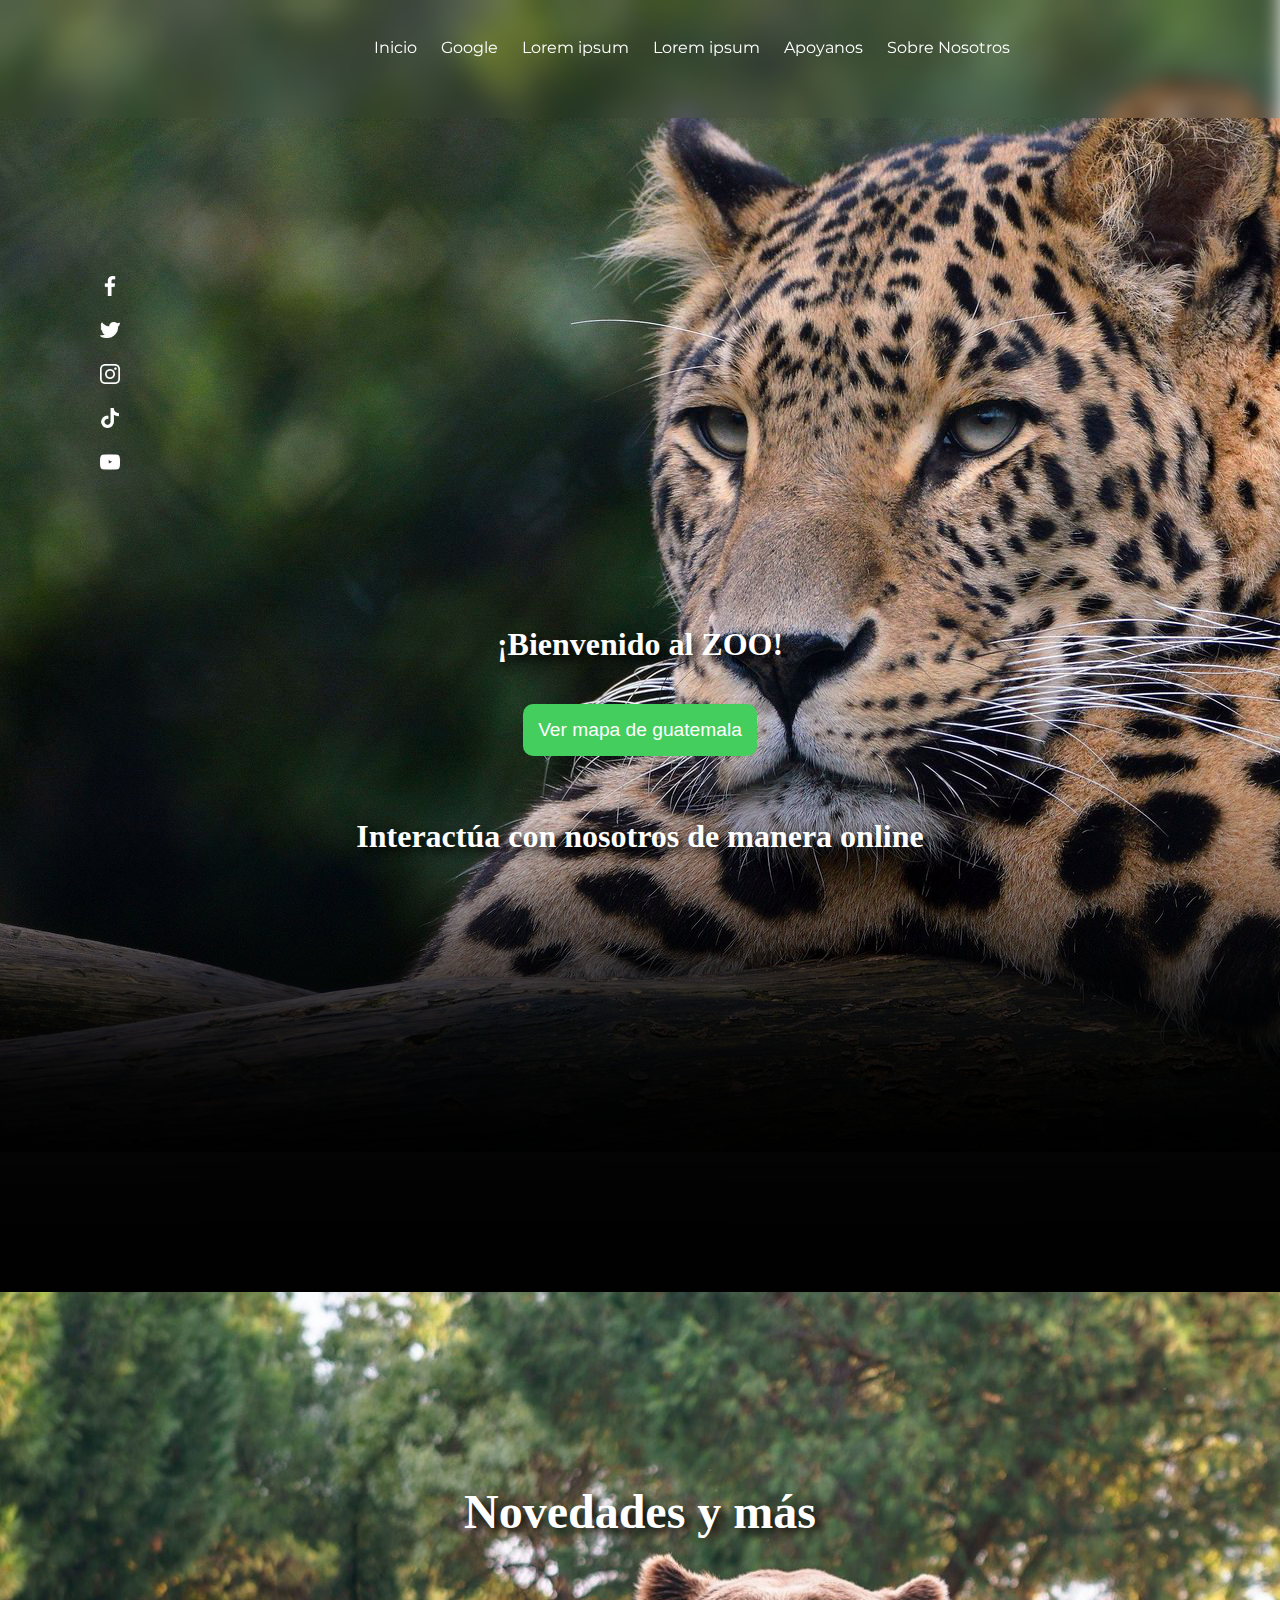
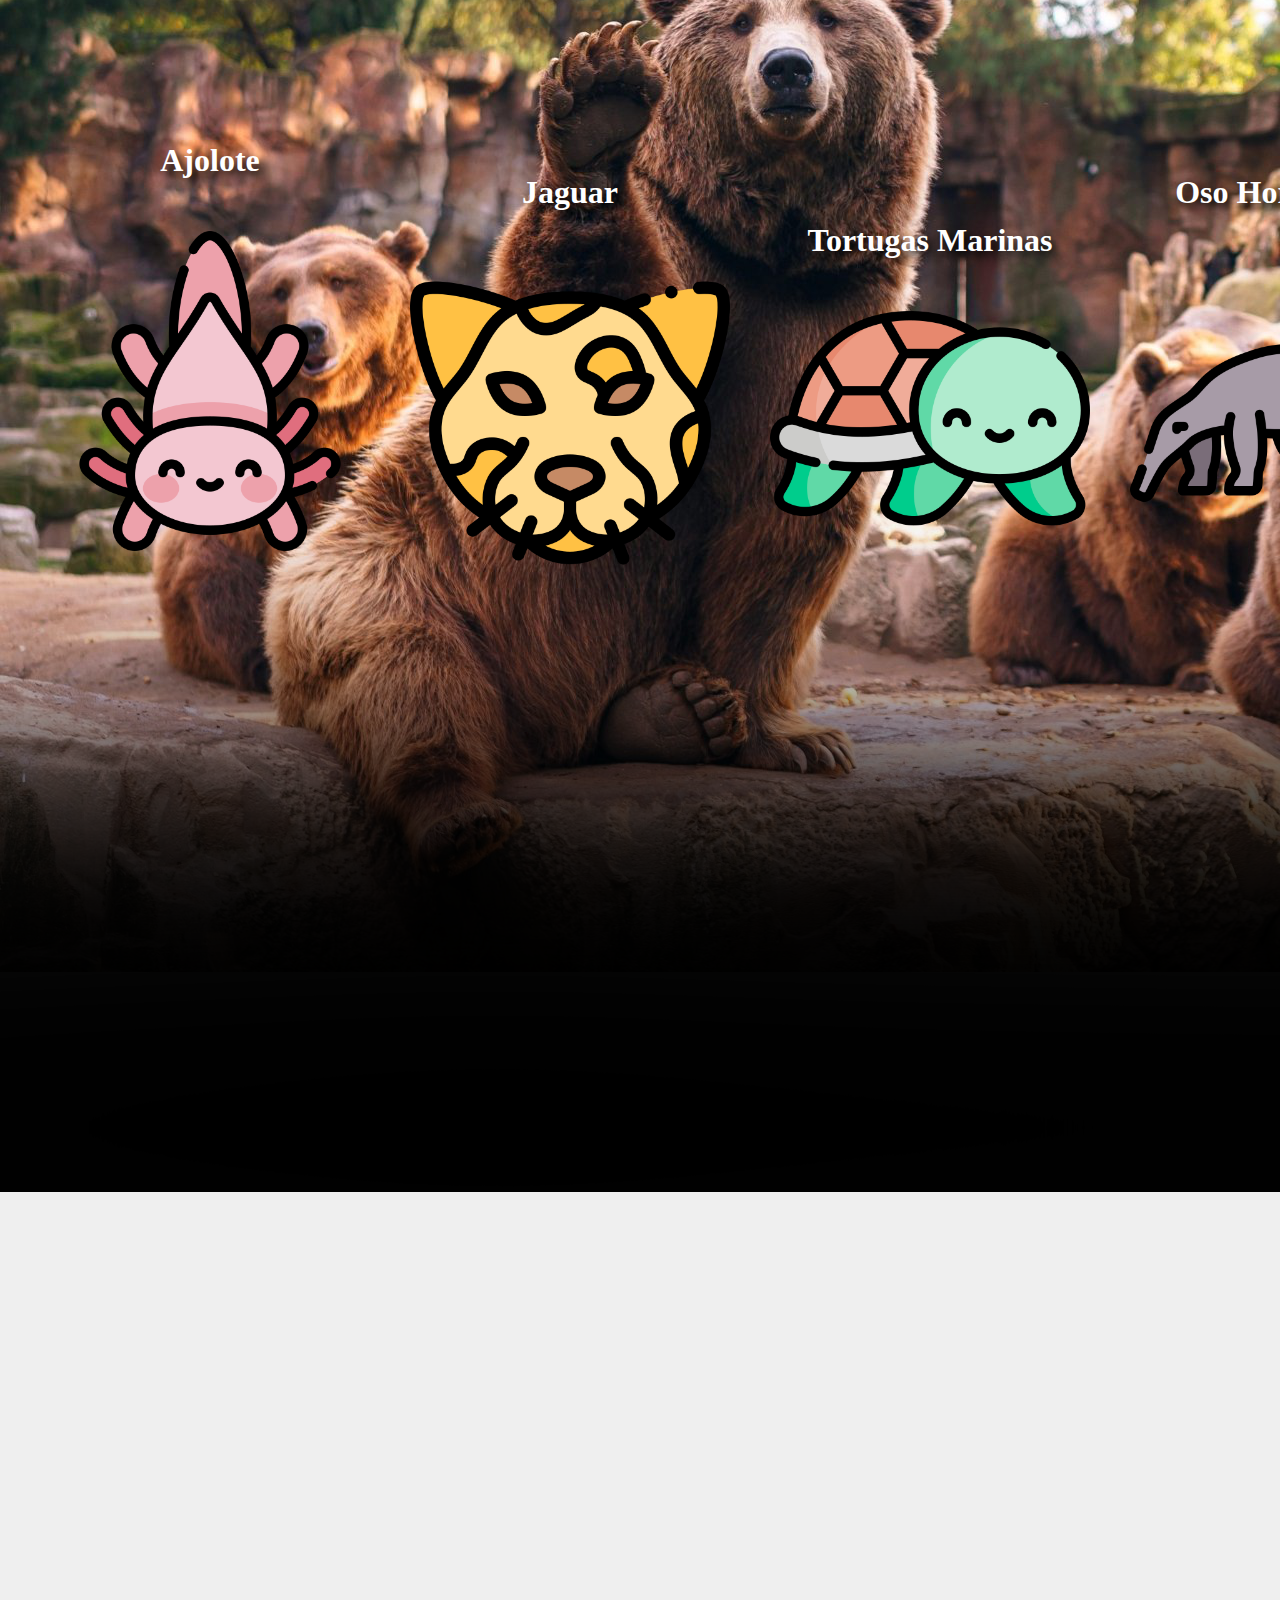
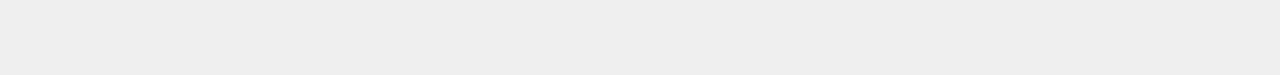
==== Zoo/src/org/diegoestrada/main/index.html @ f7817944 "Proyecto web Zoo" ====
<!DOCTYPE html>
<html>
<head>
    <meta charset="UTF-8">
    <meta name="viewport" content="width=device-width, initial-scale=1.0">
    <!-- Define el autor -->
    <meta name="author" content="Diego Estrada">
    <!-- La que tiene el derecho de la página -->
    <meta name="copyright" content="Fundación kinal">
    <title>El Zoo de Diego</title>
    <link rel="preconnect" href="https://fonts.googleapis.com">
    <link rel="preconnect" href="https://fonts.gstatic.com" crossorigin>
    <link href="https://fonts.googleapis.com/css2?family=Montserrat&display=swap" rel="stylesheet">
    <link rel="stylesheet" href="../resource/style.css" type="text/css">
</head>
<body id="inicio">
    <header class="header" >
        <nav class="nav">
            <div class="divi">
                <ul class="nav__ul">
                    <li class="nav__li"><a href="#inicio">Inicio</a></li>
                    <li class="nav__li"><a href="#oso"">Google</a></li>
                    <li class="nav__li"><a href="">Lorem ipsum</a></li>
                    <li class="nav__li"><a href="">Lorem ipsum</a></li>
                    <li class="nav__li"><a href="">Apoyanos</a></li>
                    <li class="nav__li"><a href="">Sobre Nosotros</a></li>
                </ul> 
            </div> 
        </nav>
    </header>  
    <header class="header2">
        <nav class="nav2">
            <ul class="ul">
                <li class="li"><a class="a" href="https://facebook.com" target="_blank"><img src="../image/facebook.png"></a></li>
                <li class="li"><a class="a" href="https://twitter.com" target="_blank"><img src="../image/gorjeo.png"></a></li>
                <li class="li"><a class="a" href="https://instagram.com" target="_blank"><img src="../image/instagram.png"></a></li>
                <li class="li"><a class="a" href="https://tiktok.com" target="_blank"><img src="../image/tik-tok.png"></a></li>
                <li class="li"><a class="a" href="https://youtube.com" target="_blank"><img src="../image/youtube.png"></a></li>
            </ul>
        </nav>
    </header>
    <div class="container">
        <img src="../image/gato.png" alt="gato.png">
    </div>
    <div class="div">
        <h2 class="h2__1">¡Bienvenido al ZOO!</h2>
    </div>
    <div class="div2"> 
        <button class="boton" type="button">Ver mapa de guatemala</button>
    </div>
    <div class="div">
        <h2 class="div__h2">Interactúa con nosotros de manera online</h2>
    </div>
    <div class="div__2">
        <h2>Novedades y más</h2>
    </div>
    <div class="div__contenedor">
        <div id="ajolote" class="div__img">
            <a href=""><h3>Ajolote</h3><img src="../image/ajolote.png" alt=""></a>
        </div>
        <div id="jugar" class="div__img">
            <a href=""><h3>Jaguar</h3><img src="../image/jaguar.png" alt=""></a>
        </div>
        <div id="tortuga" class="div__img">
            <a href=""><h3>Tortugas Marinas</h3><img src="../image/tortuga.png" alt=""></a>
        </div>
        <div id="oso_hormi" class="div__img">
            <a href=""><h3>Oso Hormiguero</h3><img src="../image/oso-hormiguero.png" alt=""></a>
        </div>
    </div>
    <div id="oso" class="container2">
        <img src="../image/oso.png" alt="oso.png">
    </div>
    <footer>
        
    </footer>
</body>
</html>
---- Zoo/src/org/diegoestrada/resource/style.css ----
body {
    margin: 0;
    background-color: #efefef;
    font-family: 'Montserrat', sans-serif;
    overflow-x: hidden;
    box-sizing: border-box;
}

.header {
    text-align: center;
    backdrop-filter: blur(10px);
    width: 100%;
    padding: 2em;
    position: fixed;
    z-index: 110;
    top: -10px;
}

.header nav {
    background: transparent;
    color: #fff;
    height: 3em;
    justify-content: center;
    scroll-behavior: smooth;
}

.nav__li a {
    color: #fff;
    text-decoration: none;
    margin: 10px;
}

.nav__li {
    display: inline-block;
    list-style-type: none;
}

.container {
    overflow-x: hidden;
}

.container img {
    position: relative;
    z-index: 1;
    object-fit: cover;
}

.nav2 .ul .li a img{
    width: 20px;
    height: 20px;
    padding: 5px;
    margin: 5px;
}

.nav2 .ul {
    list-style-type: none;
}

.header2 {
    position: absolute;
    top: 250px;
    left: 50px;
    z-index: 20;
}

.div {
    position: relative;
    z-index: 20;
    bottom: 45rem;
    padding: 15px;
}

.div h2 {
    color: #fff;
    text-align: center;
    text-shadow: 5px 5px 10px black;
    font-family: Tahoma;
    font-size: 2em;
}
.div2 {
    display: flex;
    align-items: center;
    justify-content: center;
    position: relative;
    z-index: 21;
    bottom: 45rem;
}

.div2 .boton {
    background-color: #44ce5e;
    color: #fff;
    padding: 15px;
    font-size: 1.2em;
    border: none;
    border-radius: 10px ;
    transition: .5s;
}

.boton:hover {
    transform: scale(1.2);
}

.boton:hover {
    background-color: #fff;
    color: black;
    cursor: pointer;
    transition-duration: .5s;
}

.div__h2 {
    padding: 20px;
    text-shadow: 5px 5px 10px black;
}

.container2 img {
    position: relative;
    z-index: 2;
    top: -29.9em;
}

.div__2 h2 {
    position: relative;
    z-index: 14;
    color: #fff;
    text-align: center;
    text-shadow: 5px 5px 10px black;
    font-family: Tahoma;
    font-size: 3em;
    bottom: 4em;
}

.div__contenedor {
    display: flex;
    position: absolute;
    z-index: 13;
    margin: 30px;
    top: 105em;
}

.div__contenedor img  {
    width: 20rem;
    height: 20rem;
}

.div__img img{
    margin: 10px;
    padding: 10px;
    transition: .5s;
}

.div__img img:hover {
    transform: scale(.8);
    transition-duration: .5s;
}

#jugar {
    margin-top: 2em;
}

#tortuga {
    margin-top: 5em;
}

#oso_hormi {
    margin-top: 2em;
}

h3 {
    color: #fff;
    text-align: center;
    text-shadow: 5px 5px 10px black;
    font-family: Tahoma;
    font-size: 2em;
    top: 20rem;
}

.div__img a {
    text-decoration: none;
}
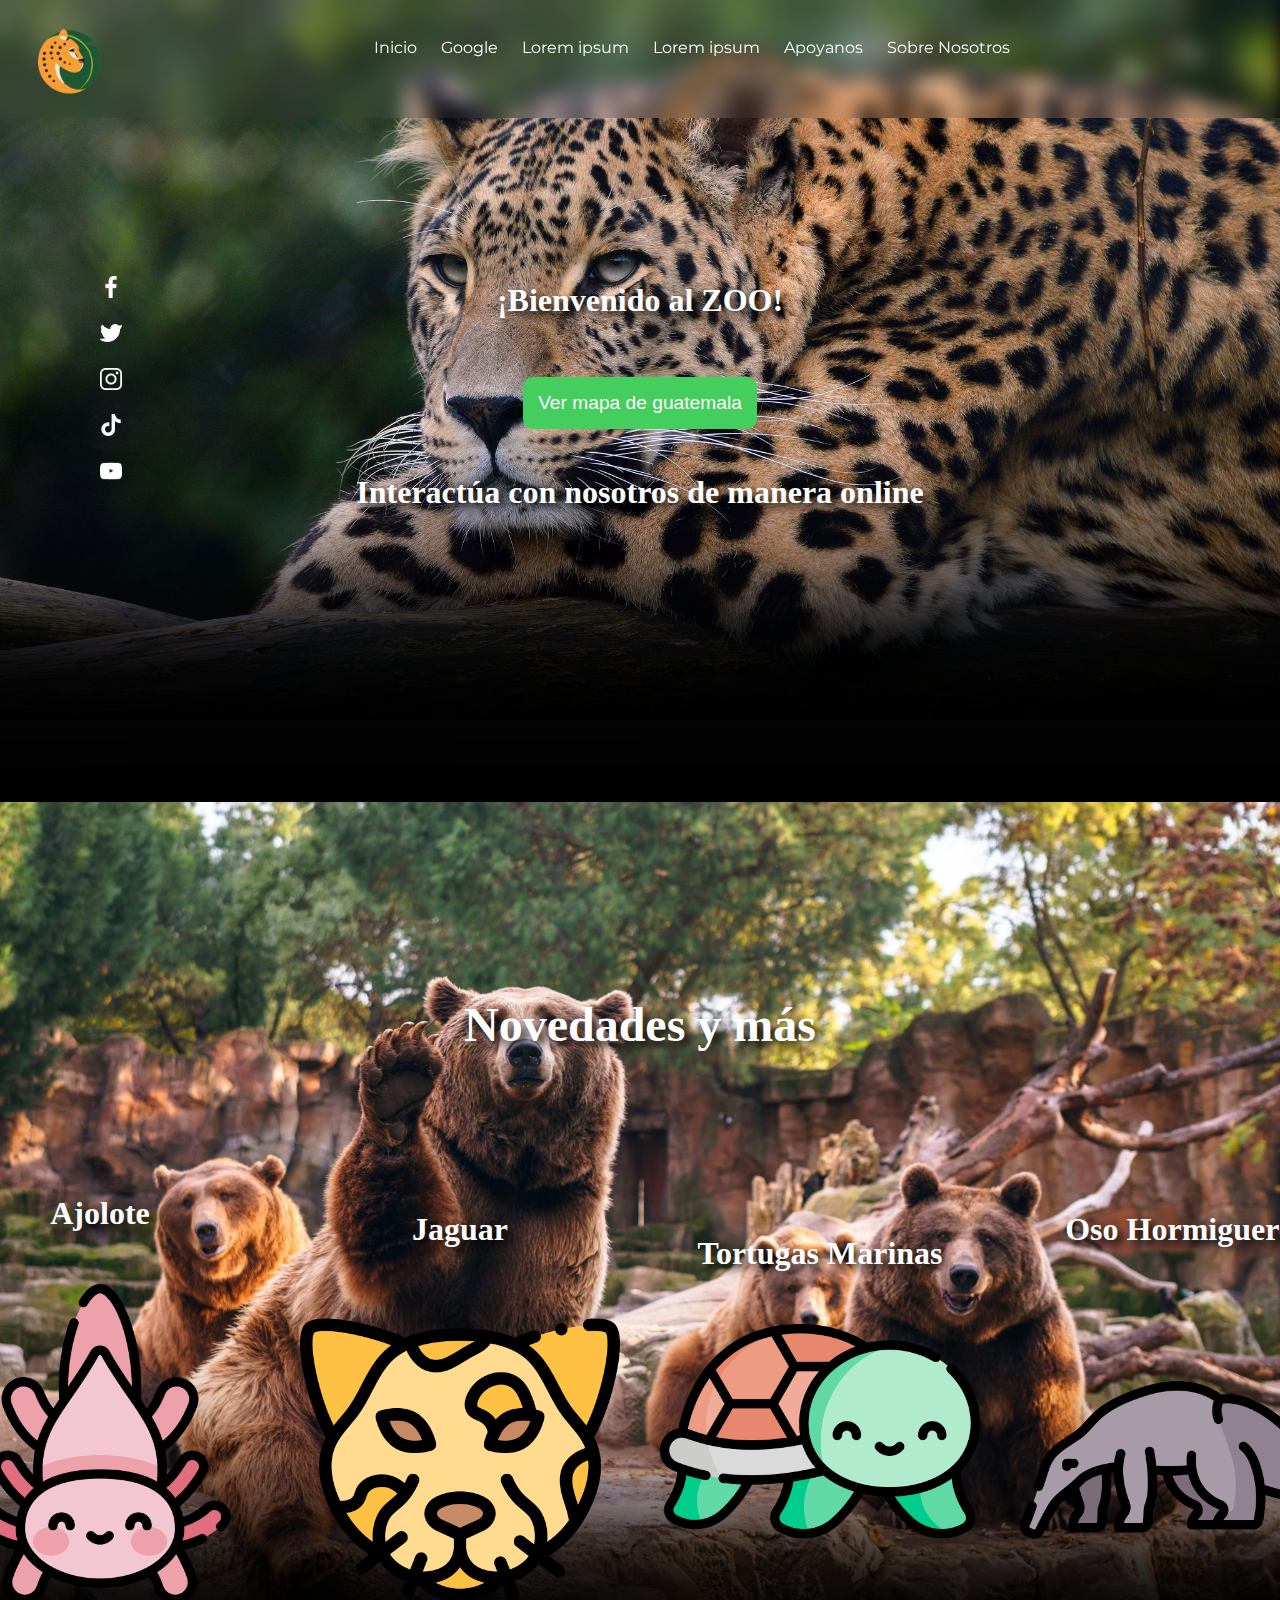
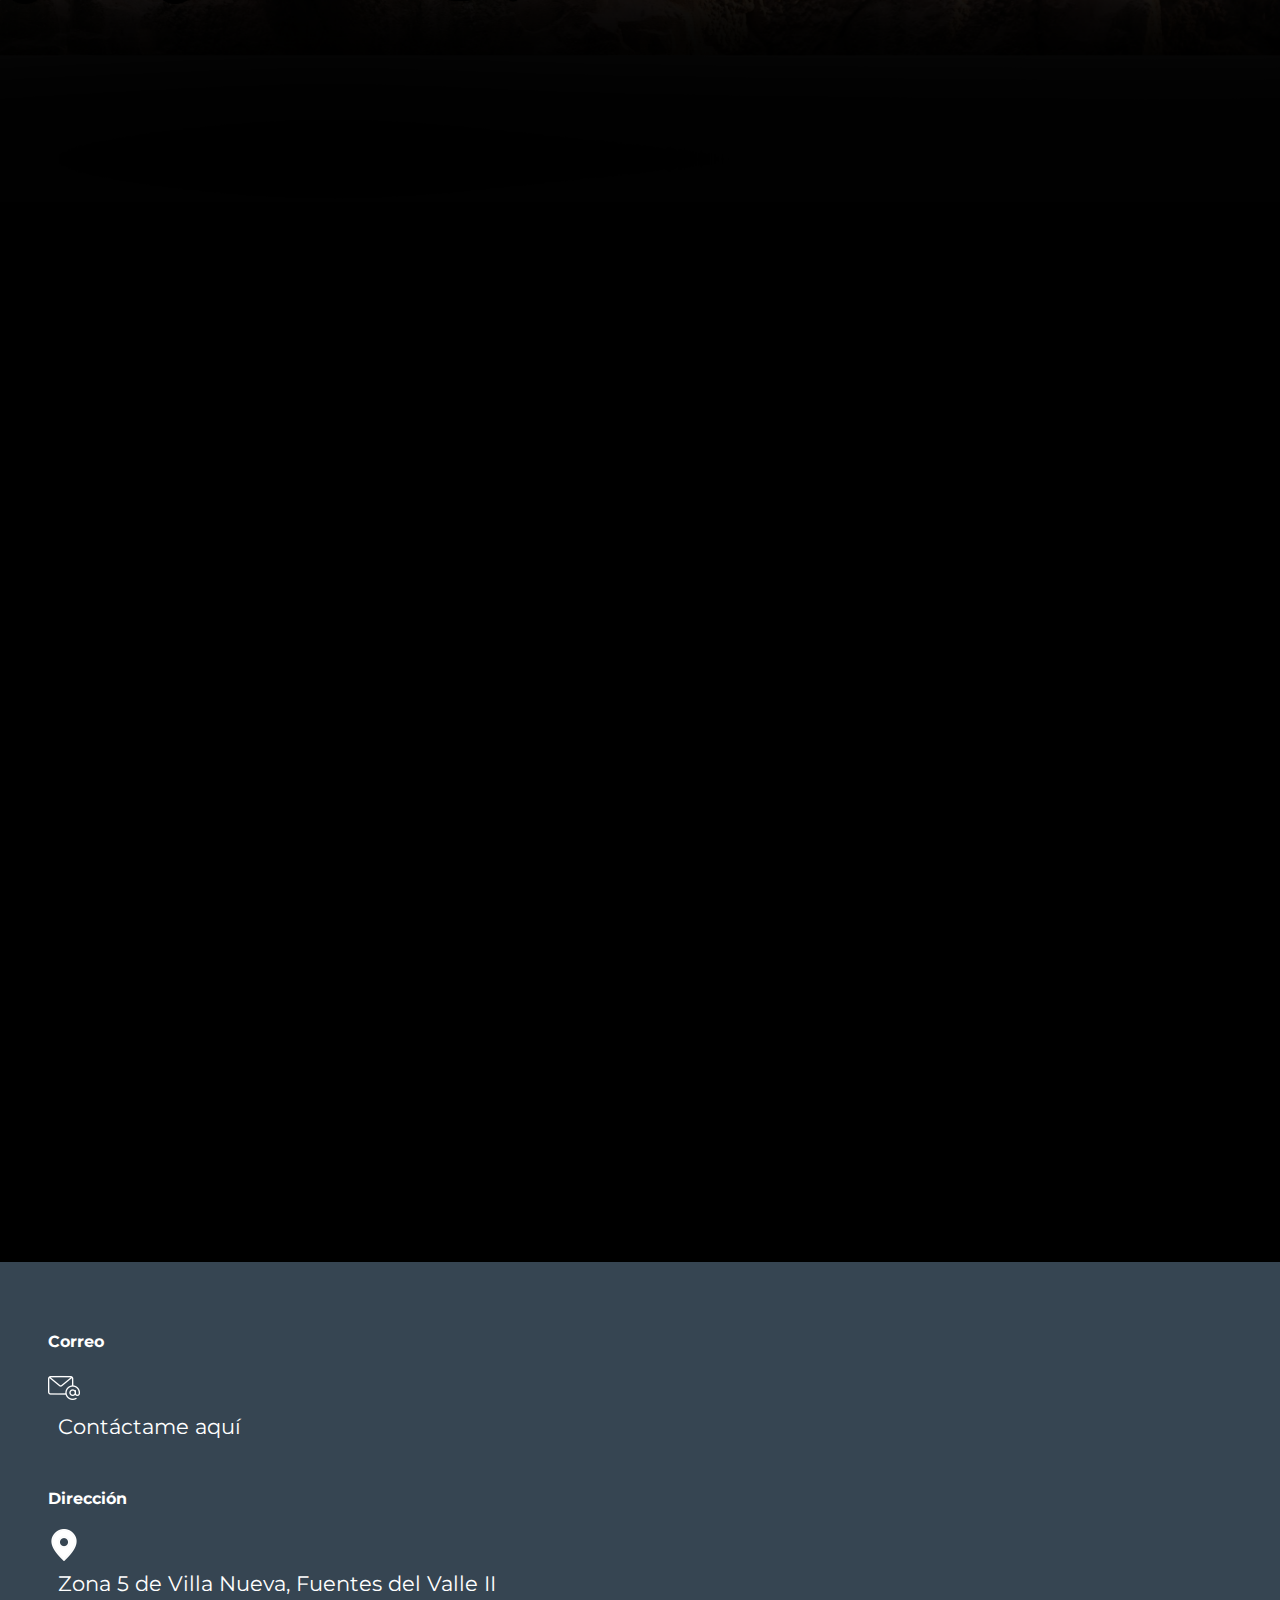
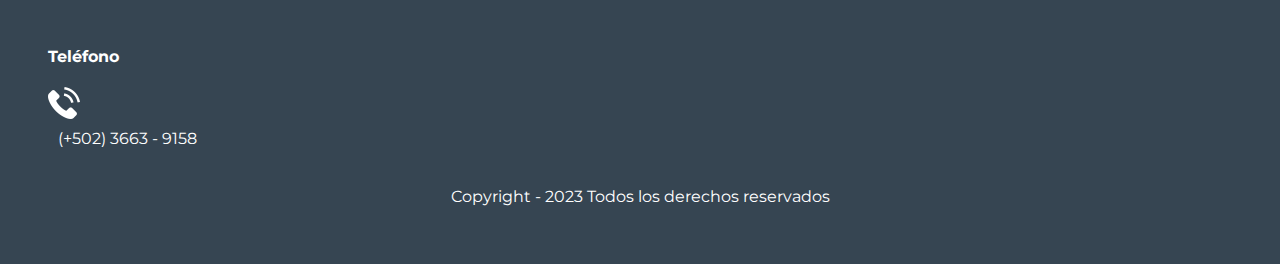
==== commit c9a151da: "Arreglando bugs pt1" ====
--- a/Zoo/src/org/diegoestrada/main/index.html
+++ b/Zoo/src/org/diegoestrada/main/index.html
@@ -11,10 +11,12 @@
     <link rel="preconnect" href="https://fonts.googleapis.com">
     <link rel="preconnect" href="https://fonts.gstatic.com" crossorigin>
     <link href="https://fonts.googleapis.com/css2?family=Montserrat&display=swap" rel="stylesheet">
+    <link rel="icon" href="../image/zoo.png">
     <link rel="stylesheet" href="../resource/style.css" type="text/css">
 </head>
 <body id="inicio">
-    <header class="header" >
+    <header class="header">
+        <div class="header__div"><img src="../image/zoologosolo.png" alt="zoologo.png"></div>
         <nav class="nav">
             <div class="divi">
                 <ul class="nav__ul">
@@ -71,8 +73,18 @@
     <div id="oso" class="container2">
         <img src="../image/oso.png" alt="oso.png">
     </div>
-    <footer>
-        
+    <footer class="footer">
+        <section class="footer__section">
+            <h4 class="footer__h4">Correo</h4>
+            <img src="../image/correo-electronico.png" alt="correo-electronico.png"><a href="mailto:destrada-2019308@kinal.edu.gt">Contáctame aquí </a><br>
+            <h4 class="footer__h4">Dirección</h4>
+            <img src="../image/ubicacion.png" alt="ubicacion.png"><a href="https://goo.gl/maps/GoGkjSS8k3UWXr4XA" target="_blank">Zona 5 de Villa Nueva, Fuentes del Valle II</a><br>
+            <h4 class="footer__h4">Teléfono</h4>
+            <img src="../image/telefono.png" alt="telefono.png"><p>(+502) 3663 - 9158</p><br>
+        </section>
+            <div class="footer__div">
+                <p class="footer__p">Copyright - 2023 Todos los derechos reservados</p>
+            </div>
     </footer>
 </body>
 </html>
--- a/Zoo/src/org/diegoestrada/resource/style.css
+++ b/Zoo/src/org/diegoestrada/resource/style.css
@@ -1,6 +1,7 @@
 body {
     margin: 0;
-    background-color: #efefef;
+    padding: 0;
+    background-color: #000;
     font-family: 'Montserrat', sans-serif;
     overflow-x: hidden;
     box-sizing: border-box;
@@ -35,21 +36,27 @@
     list-style-type: none;
 }
 
-.container {
-    overflow-x: hidden;
-}
-
 .container img {
     position: relative;
     z-index: 1;
     object-fit: cover;
+    width: 100%;
+    height: auto;
 }
 
 .nav2 .ul .li a img{
-    width: 20px;
-    height: 20px;
+    width: 22px;
+    height: 22px;
     padding: 5px;
     margin: 5px;
+}
+
+.header__div {
+    position: absolute;
+    display: flex;
+    object-fit: cover;
+    width: 10em;
+    height: 75px;
 }
 
 .nav2 .ul {
@@ -66,7 +73,7 @@
 .div {
     position: relative;
     z-index: 20;
-    bottom: 45rem;
+    bottom: 36em;
     padding: 15px;
 }
 
@@ -83,7 +90,7 @@
     justify-content: center;
     position: relative;
     z-index: 21;
-    bottom: 45rem;
+    bottom: 35em;
 }
 
 .div2 .boton {
@@ -112,10 +119,12 @@
     text-shadow: 5px 5px 10px black;
 }
 
-.container2 img {
+.container2 img{
+    width: 100%;
+    height: auto;
     position: relative;
     z-index: 2;
-    top: -29.9em;
+    top: -66em;
 }
 
 .div__2 h2 {
@@ -131,10 +140,16 @@
 
 .div__contenedor {
     display: flex;
-    position: absolute;
+    justify-content: center;
+    align-items: center;
+    position: relative;
     z-index: 13;
     margin: 30px;
-    top: 105em;
+    bottom: 10em;
+}
+
+.div__img {
+    display: inline-block;
 }
 
 .div__contenedor img  {
@@ -145,7 +160,7 @@
 .div__img img{
     margin: 10px;
     padding: 10px;
-    transition: .5s;
+    transition-duration: .5s;
 }
 
 .div__img img:hover {
@@ -176,4 +191,47 @@
 
 .div__img a {
     text-decoration: none;
+}
+
+.footer {
+    background-color: #364552;
+    padding: 3em;
+    color: #fff;
+    position: relative;
+    z-index: 6;
+}
+
+.footer img {
+    display: inline-block;
+    width: 2em;
+    height: 2em;
+}
+
+.footer p {
+    display: inline-block;
+    margin: 10px;
+    font-size: 1em;
+}
+
+.footer a {
+    text-decoration: none;
+    display: inline-block;
+    color: #fff;
+    margin: 10px;
+    font-size: 1.3em;
+}
+
+.footer div {
+    display: block;
+}
+
+.footer__div {
+    display: flex;
+    text-align: center;
+    height: 10%;
+}
+
+.footer__section {
+    display: flex;
+    flex-direction: column;
 }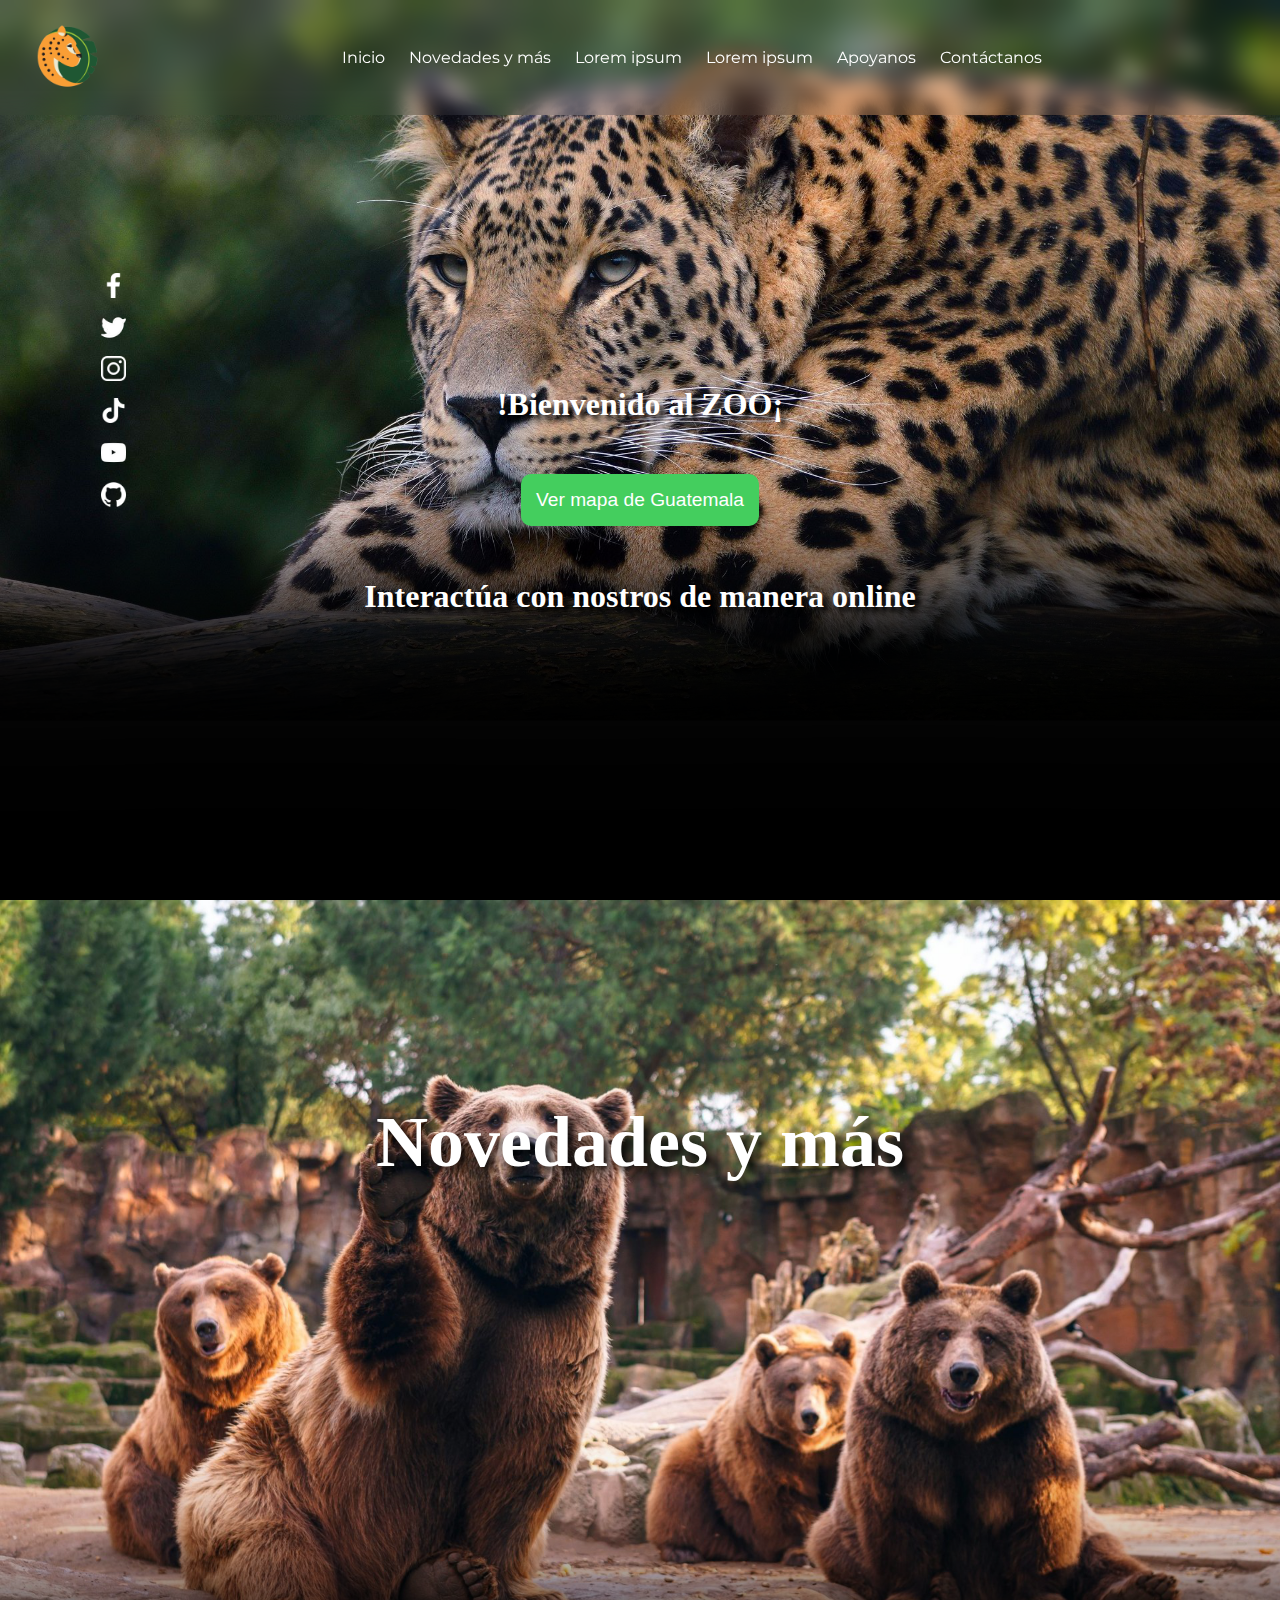
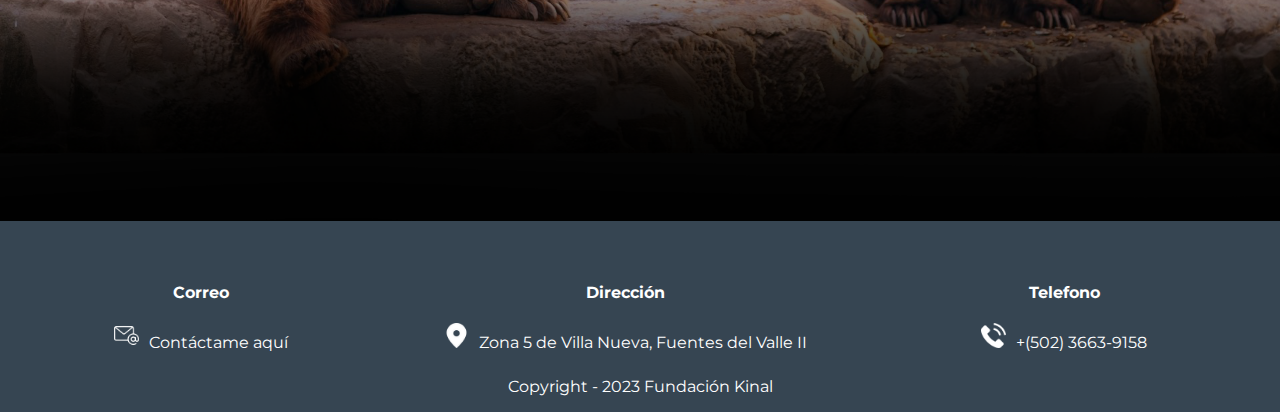
==== commit 8bff81fe: "Bugs Arreglados. RD and D" ====
--- a/Zoo/src/org/diegoestrada/main/index.html
+++ b/Zoo/src/org/diegoestrada/main/index.html
@@ -16,75 +16,74 @@
 </head>
 <body id="inicio">
     <header class="header">
-        <div class="header__div"><img src="../image/zoologosolo.png" alt="zoologo.png"></div>
-        <nav class="nav">
-            <div class="divi">
+        <div class="header__div">
+            <img src="../image/zoologosolo.png" alt="zoologo.png">
+        </div>
+        <nav class="header__nav">
+            <div class="nav__div">
                 <ul class="nav__ul">
                     <li class="nav__li"><a href="#inicio">Inicio</a></li>
-                    <li class="nav__li"><a href="#oso"">Google</a></li>
+                    <li class="nav__li"><a href="#oso">Novedades y más</a></li>
                     <li class="nav__li"><a href="">Lorem ipsum</a></li>
                     <li class="nav__li"><a href="">Lorem ipsum</a></li>
                     <li class="nav__li"><a href="">Apoyanos</a></li>
-                    <li class="nav__li"><a href="">Sobre Nosotros</a></li>
-                </ul> 
-            </div> 
-        </nav>
-    </header>  
-    <header class="header2">
-        <nav class="nav2">
-            <ul class="ul">
-                <li class="li"><a class="a" href="https://facebook.com" target="_blank"><img src="../image/facebook.png"></a></li>
-                <li class="li"><a class="a" href="https://twitter.com" target="_blank"><img src="../image/gorjeo.png"></a></li>
-                <li class="li"><a class="a" href="https://instagram.com" target="_blank"><img src="../image/instagram.png"></a></li>
-                <li class="li"><a class="a" href="https://tiktok.com" target="_blank"><img src="../image/tik-tok.png"></a></li>
-                <li class="li"><a class="a" href="https://youtube.com" target="_blank"><img src="../image/youtube.png"></a></li>
+                    <li class="nav__li"><a href="#footer">Contáctanos</a></li>
+                </ul>
+            </div>
+        </nav>    
+    </header>
+    <header class="header__second">
+        <nav class="header__nav--second">
+            <ul class="nav__ul--second">
+                <li class="nav__li--second"><a class="a" href="https://facebook.com" target="_blank"><img src="../image/facebook.png"></a></li>
+                <li class="nav__li--second"><a class="a" href="https://twitter.com" target="_blank"><img src="../image/gorjeo.png"></a></li>
+                <li class="nav__li--second"><a class="a" href="https://instagram.com" target="_blank"><img src="../image/instagram.png"></a></li>
+                <li class="nav__li--second"><a class="a" href="https://tiktok.com" target="_blank"><img src="../image/tik-tok.png"></a></li>
+                <li class="nav__li--second"><a class="a" href="https://youtube.com" target="_blank"><img src="../image/youtube.png"></a></li>
+                <li class="nav__li--second"><a class="a" href="https://github.com" target="_blank"><img src="../image/github.png"></a></li>
             </ul>
         </nav>
     </header>
+    <section class="section">
+        <div class="section__container">
+            <div class="section__div">
+                <h2 class="section__h2">!Bienvenido al ZOO¡</h2>
+            </div>
+            <div class="section__div--bottom section__div">
+                <button class="boton" type="button">Ver mapa de Guatemala</button>
+            </div>
+            <div class="section__div">
+                <h2 class="section__h2">Interactúa con nostros de manera online</h2>
+            </div>
+        </div>
+    </section>
     <div class="container">
         <img src="../image/gato.png" alt="gato.png">
     </div>
-    <div class="div">
-        <h2 class="h2__1">¡Bienvenido al ZOO!</h2>
-    </div>
-    <div class="div2"> 
-        <button class="boton" type="button">Ver mapa de guatemala</button>
-    </div>
-    <div class="div">
-        <h2 class="div__h2">Interactúa con nosotros de manera online</h2>
-    </div>
-    <div class="div__2">
-        <h2>Novedades y más</h2>
-    </div>
-    <div class="div__contenedor">
-        <div id="ajolote" class="div__img">
-            <a href=""><h3>Ajolote</h3><img src="../image/ajolote.png" alt=""></a>
-        </div>
-        <div id="jugar" class="div__img">
-            <a href=""><h3>Jaguar</h3><img src="../image/jaguar.png" alt=""></a>
-        </div>
-        <div id="tortuga" class="div__img">
-            <a href=""><h3>Tortugas Marinas</h3><img src="../image/tortuga.png" alt=""></a>
-        </div>
-        <div id="oso_hormi" class="div__img">
-            <a href=""><h3>Oso Hormiguero</h3><img src="../image/oso-hormiguero.png" alt=""></a>
-        </div>
-    </div>
-    <div id="oso" class="container2">
+    <div id="oso" class="container__second">
         <img src="../image/oso.png" alt="oso.png">
     </div>
-    <footer class="footer">
+    <article class="article">
+        <div class="container__h2">
+            <h2 class="h2">Novedades y más</h2>
+        </div>
+    </article>
+    <footer id="footer" class="footer">
         <section class="footer__section">
-            <h4 class="footer__h4">Correo</h4>
-            <img src="../image/correo-electronico.png" alt="correo-electronico.png"><a href="mailto:destrada-2019308@kinal.edu.gt">Contáctame aquí </a><br>
-            <h4 class="footer__h4">Dirección</h4>
-            <img src="../image/ubicacion.png" alt="ubicacion.png"><a href="https://goo.gl/maps/GoGkjSS8k3UWXr4XA" target="_blank">Zona 5 de Villa Nueva, Fuentes del Valle II</a><br>
-            <h4 class="footer__h4">Teléfono</h4>
-            <img src="../image/telefono.png" alt="telefono.png"><p>(+502) 3663 - 9158</p><br>
+            <div id="correo">
+                <h4>Correo</h4>
+                <img src="../image/correo-electronico.png" alt="correo.png"><a href="mailto:destrada-2019308@kinal.edu.gt">Contáctame aquí</a>    
+            </div>
+            <div id="direccion">
+                <h4>Dirección</h4>
+                <img src="../image/ubicacion.png" alt="direccion.png"><a href="https://goo.gl/maps/GoGkjSS8k3UWXr4XA" target="_blank">Zona 5 de Villa Nueva, Fuentes del Valle II</a>
+            </div>
+            <div id="telefono">
+                <h4>Telefono</h4>
+                <img src="../image/telefono.png" alt="telefono.png"><p>+(502) 3663-9158</p>
+            </div>
         </section>
-            <div class="footer__div">
-                <p class="footer__p">Copyright - 2023 Todos los derechos reservados</p>
-            </div>
+        <p>Copyright - 2023 Fundación Kinal</p>
     </footer>
 </body>
 </html>
--- a/Zoo/src/org/diegoestrada/resource/style.css
+++ b/Zoo/src/org/diegoestrada/resource/style.css
@@ -4,103 +4,109 @@
     background-color: #000;
     font-family: 'Montserrat', sans-serif;
     overflow-x: hidden;
-    box-sizing: border-box;
+    color: #fff;
 }
 
 .header {
     text-align: center;
+    /*pone el solo el fondo con un desvanecido*/
     backdrop-filter: blur(10px);
     width: 100%;
     padding: 2em;
     position: fixed;
-    z-index: 110;
-    top: -10px;
-}
-
-.header nav {
+    z-index: 1000;
+    margin: 0;
+    top: 0;
+}
+
+.header__nav {
     background: transparent;
     color: #fff;
-    height: 3em;
-    justify-content: center;
-    scroll-behavior: smooth;
-}
-
-.nav__li a {
-    color: #fff;
-    text-decoration: none;
-    margin: 10px;
-}
-
-.nav__li {
-    display: inline-block;
-    list-style-type: none;
-}
-
-.container img {
-    position: relative;
-    z-index: 1;
-    object-fit: cover;
-    width: 100%;
-    height: auto;
-}
-
-.nav2 .ul .li a img{
-    width: 22px;
-    height: 22px;
-    padding: 5px;
-    margin: 5px;
+    position: relative;
+    z-index: 50;
 }
 
 .header__div {
     position: absolute;
     display: flex;
     object-fit: cover;
-    width: 10em;
-    height: 75px;
-}
-
-.nav2 .ul {
+    justify-content: start;
+    top: 19px;
+    z-index: 10;
+}
+
+.header__div img {
+    width: 20%;
+    height: auto;
+}
+
+.nav__li {
+    display: inline-block;
     list-style-type: none;
 }
 
-.header2 {
-    position: absolute;
-    top: 250px;
-    left: 50px;
-    z-index: 20;
-}
-
-.div {
-    position: relative;
-    z-index: 20;
-    bottom: 36em;
-    padding: 15px;
-}
-
-.div h2 {
-    color: #fff;
-    text-align: center;
-    text-shadow: 5px 5px 10px black;
+.nav__li a {
+    color: #fff;
+    text-decoration: none;
+    margin: 10px;
+}
+
+.header__second .nav__li--second img {
+    width: 25px;
+    height: 25px;
+}
+
+.header__second .nav__li--second img:hover {
+    background-color: #44ce5e;
+}
+
+.header__second {
+    position: relative;
+    top: calc(340px - 115.2px);  
+    margin: 3rem; 
+    z-index: 60;
+}
+
+.nav__li--second {
+    list-style-type: none;
+    margin: .8rem;
+}
+
+.section {
+    height: 100%;
+}
+
+.section__div {
+    position: relative;
+    display: flex;
+    justify-content: center;
+    align-items: center;
+    padding-top: 25px;
+}
+
+.section__div h2 {
+    color: #fff;
+    text-align: center;
+    text-shadow: 5px 5px 5px black;
     font-family: Tahoma;
     font-size: 2em;
 }
-.div2 {
-    display: flex;
-    align-items: center;
-    justify-content: center;
-    position: relative;
-    z-index: 21;
-    bottom: 35em;
-}
-
-.div2 .boton {
+
+.section__h2 {
+    position: relative;
+    z-index: 75;
+}
+
+.section__div--bottom .boton {
     background-color: #44ce5e;
+    position: relative;
     color: #fff;
     padding: 15px;
     font-size: 1.2em;
     border: none;
-    border-radius: 10px ;
+    border-radius: 10px;
     transition: .5s;
+    z-index: 70;
 }
 
 .boton:hover {
@@ -109,129 +115,87 @@
 
 .boton:hover {
     background-color: #fff;
-    color: black;
+    color: #000;
     cursor: pointer;
     transition-duration: .5s;
 }
 
-.div__h2 {
-    padding: 20px;
-    text-shadow: 5px 5px 10px black;
-}
-
-.container2 img{
+.container img {
+    position: absolute;
+    z-index: -1;
+    object-fit: cover;
     width: 100%;
     height: auto;
-    position: relative;
-    z-index: 2;
-    top: -66em;
-}
-
-.div__2 h2 {
-    position: relative;
-    z-index: 14;
-    color: #fff;
+    top: 0;
+}
+.container__second img {
+    position: absolute;
+    z-index: -2;
+    object-fit: cover;
+    width: 100%;
+    height: auto;
+    top: 100%;
+}
+
+.container__h2{
+    position: relative;
     text-align: center;
     text-shadow: 5px 5px 10px black;
     font-family: Tahoma;
     font-size: 3em;
-    bottom: 4em;
-}
-
-.div__contenedor {
-    display: flex;
-    justify-content: center;
-    align-items: center;
-    position: relative;
-    z-index: 13;
-    margin: 30px;
-    bottom: 10em;
-}
-
-.div__img {
-    display: inline-block;
-}
-
-.div__contenedor img  {
-    width: 20rem;
-    height: 20rem;
-}
-
-.div__img img{
-    margin: 10px;
-    padding: 10px;
-    transition-duration: .5s;
-}
-
-.div__img img:hover {
-    transform: scale(.8);
-    transition-duration: .5s;
-}
-
-#jugar {
-    margin-top: 2em;
-}
-
-#tortuga {
-    margin-top: 5em;
-}
-
-#oso_hormi {
-    margin-top: 2em;
-}
-
-h3 {
-    color: #fff;
-    text-align: center;
-    text-shadow: 5px 5px 10px black;
-    font-family: Tahoma;
-    font-size: 2em;
-    top: 20rem;
-}
-
-.div__img a {
+    top: 25rem;
+}
+/* CODIGO TEMPORAL PARA EL FOOTER */
+.article {
+    width: 100%;
+    height: 70em;
+}
+
+.footer img {
+    width: 25px;
+    height: 25px;
+    margin-right: 10px;
+}
+
+.footer a {
     text-decoration: none;
+    color: #fff;
 }
 
 .footer {
     background-color: #364552;
-    padding: 3em;
-    color: #fff;
-    position: relative;
-    z-index: 6;
-}
-
-.footer img {
-    display: inline-block;
-    width: 2em;
-    height: 2em;
-}
-
-.footer p {
-    display: inline-block;
-    margin: 10px;
-    font-size: 1em;
-}
-
-.footer a {
-    text-decoration: none;
-    display: inline-block;
-    color: #fff;
-    margin: 10px;
-    font-size: 1.3em;
-}
-
-.footer div {
-    display: block;
-}
-
-.footer__div {
-    display: flex;
-    text-align: center;
-    height: 10%;
+    padding: 1em;
 }
 
 .footer__section {
     display: flex;
-    flex-direction: column;
+    flex-direction: row;
+}
+
+.footer #correo {
+    margin: 25px;
+    width: 20em;
+    text-align: center;
+}
+
+.footer #direccion {
+    text-align: center;
+    margin: 25px auto;
+    width: 25em;
+}
+
+.footer #telefono {
+    text-align: center;
+    margin: 25px 0 0 0;
+    float: right;
+    width: 25em;
+}
+
+.footer #telefono p {
+    display: inline-block;
+}
+
+.footer p {
+    text-align: center;
+    margin: 0 auto;
 }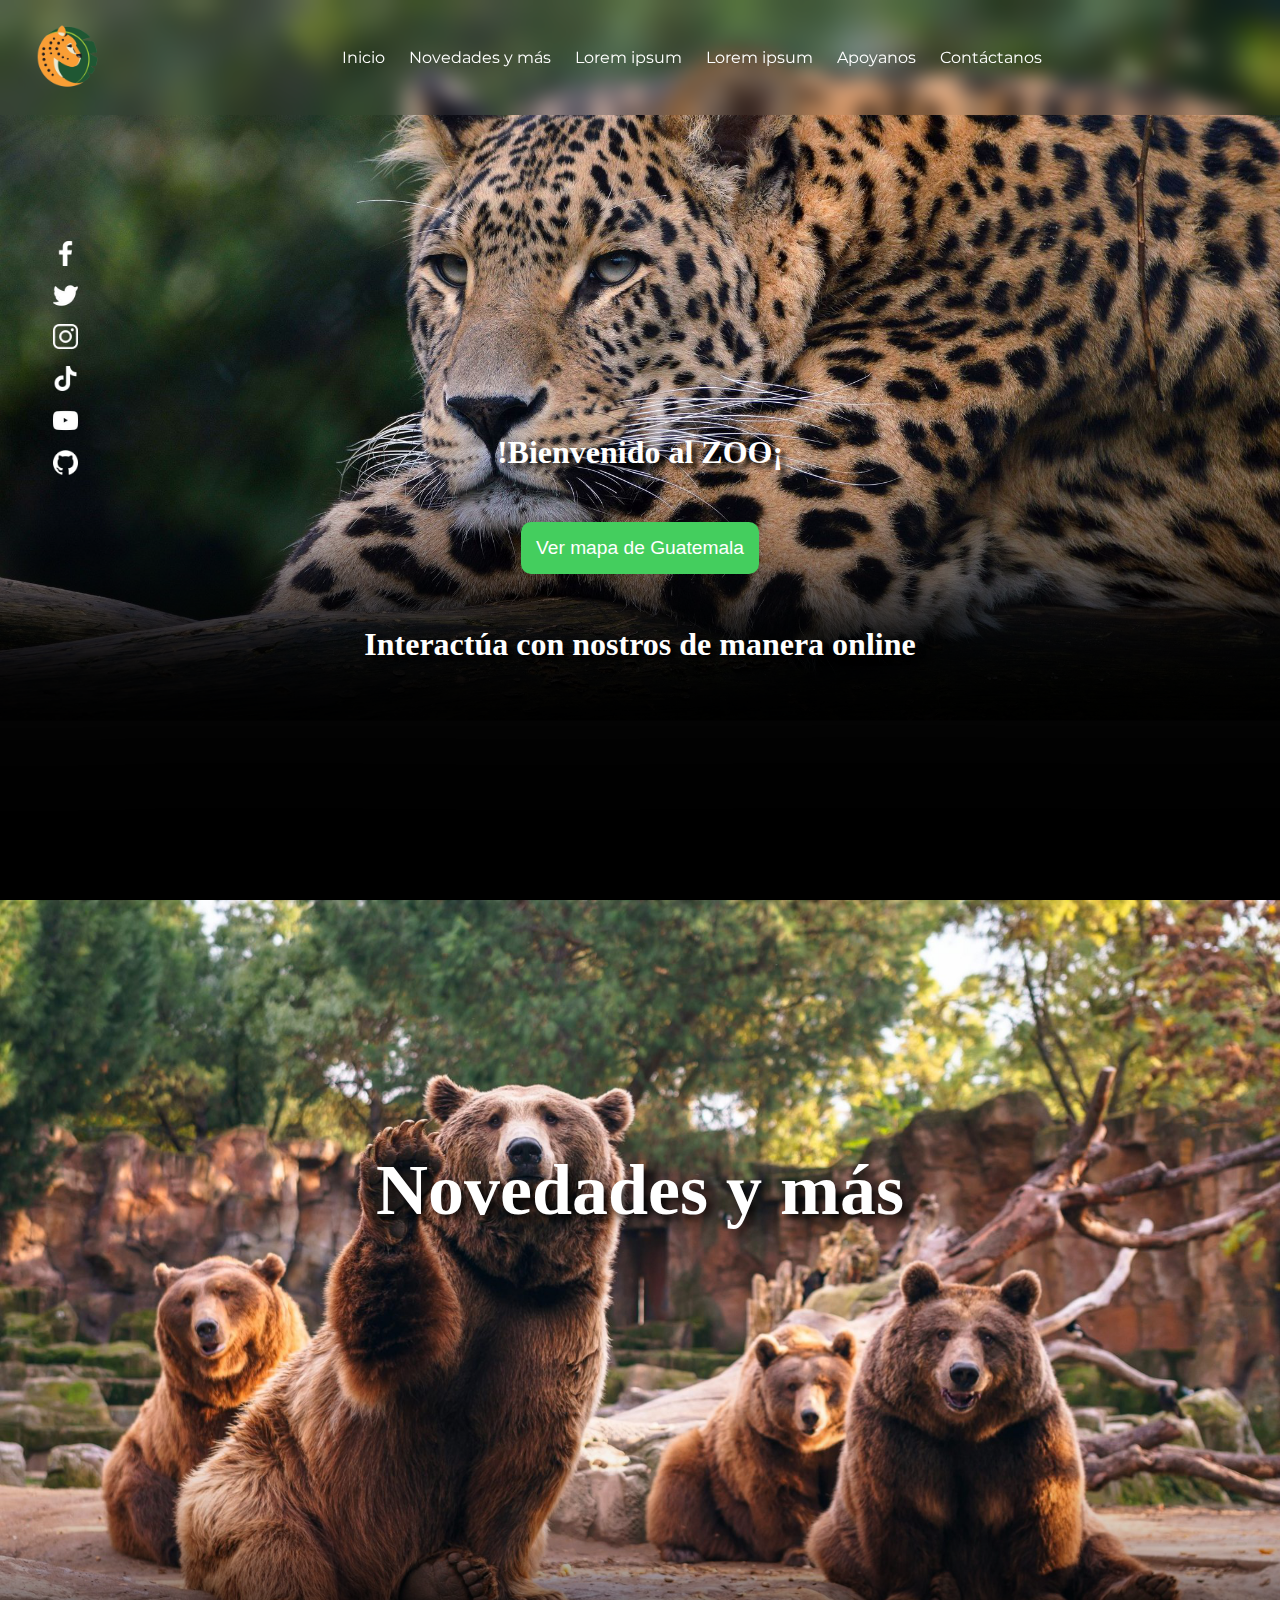
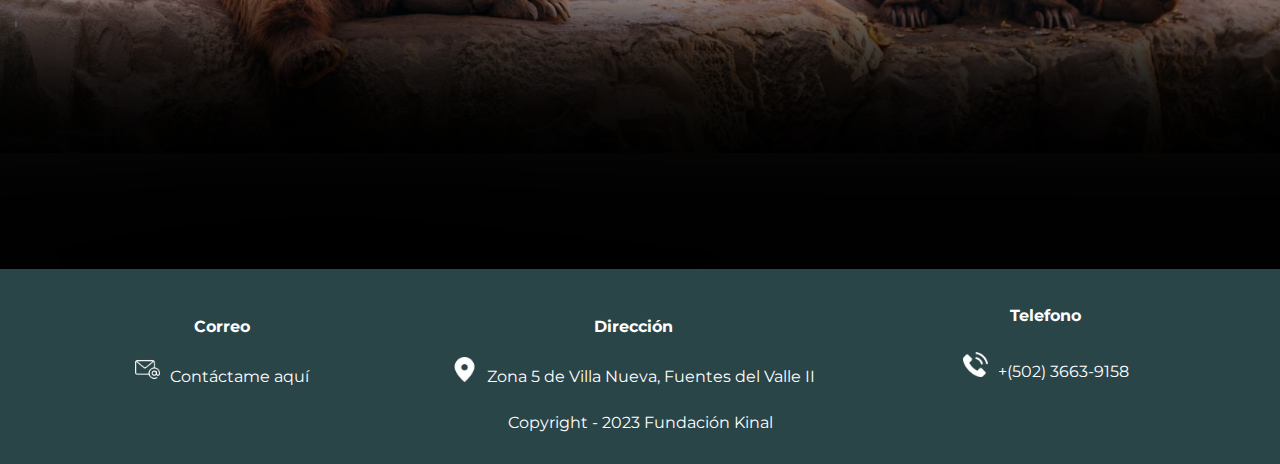
==== commit 04954257: "Agregando diseño en CSS" ====
--- a/Zoo/src/org/diegoestrada/main/index.html
+++ b/Zoo/src/org/diegoestrada/main/index.html
@@ -35,7 +35,7 @@
     <header class="header__second">
         <nav class="header__nav--second">
             <ul class="nav__ul--second">
-                <li class="nav__li--second"><a class="a" href="https://facebook.com" target="_blank"><img src="../image/facebook.png"></a></li>
+                <li class="nav__li--second"><a class="a" href="https://facebook.com" target="_blank"><img id="facebook" src="../image/facebook.png"></a></li>
                 <li class="nav__li--second"><a class="a" href="https://twitter.com" target="_blank"><img src="../image/gorjeo.png"></a></li>
                 <li class="nav__li--second"><a class="a" href="https://instagram.com" target="_blank"><img src="../image/instagram.png"></a></li>
                 <li class="nav__li--second"><a class="a" href="https://tiktok.com" target="_blank"><img src="../image/tik-tok.png"></a></li>
@@ -50,7 +50,9 @@
                 <h2 class="section__h2">!Bienvenido al ZOO¡</h2>
             </div>
             <div class="section__div--bottom section__div">
-                <button class="boton" type="button">Ver mapa de Guatemala</button>
+                <a href="https://goo.gl/maps/1bnSSLGQkPGg8HwP8" target="_blank">
+                    <button class="boton" type="button">Ver mapa de Guatemala</button>
+                </a>
             </div>
             <div class="section__div">
                 <h2 class="section__h2">Interactúa con nostros de manera online</h2>
--- a/Zoo/src/org/diegoestrada/resource/style.css
+++ b/Zoo/src/org/diegoestrada/resource/style.css
@@ -54,16 +54,18 @@
 .header__second .nav__li--second img {
     width: 25px;
     height: 25px;
+    transition: .5s;
 }
 
 .header__second .nav__li--second img:hover {
-    background-color: #44ce5e;
+    transform: scale(1.2);
+    filter: invert(38%) sepia(93%) saturate(1295%) hue-rotate(92deg) brightness(103%) contrast(93%);
+    transition-duration: .5s;
 }
 
 .header__second {
     position: relative;
-    top: calc(340px - 115.2px);  
-    margin: 3rem; 
+    top: calc(340px - 115.2px);   
     z-index: 60;
 }
 
@@ -73,7 +75,7 @@
 }
 
 .section {
-    height: 100%;
+    margin-top: 8em;
 }
 
 .section__div {
@@ -111,15 +113,16 @@
 
 .boton:hover {
     transform: scale(1.2);
-}
-
-.boton:hover {
     background-color: #fff;
     color: #000;
     cursor: pointer;
     transition-duration: .5s;
 }
 
+.section__div a {
+    text-decoration: none;
+}
+
 .container img {
     position: absolute;
     z-index: -1;
@@ -151,6 +154,12 @@
     height: 70em;
 }
 
+.footer {
+    background-color: #294548;
+    padding: 1em;
+    height: 100%;
+}
+
 .footer img {
     width: 25px;
     height: 25px;
@@ -162,40 +171,32 @@
     color: #fff;
 }
 
-.footer {
-    background-color: #364552;
-    padding: 1em;
-}
-
 .footer__section {
-    display: flex;
-    flex-direction: row;
+    display: grid;
+    grid-template-columns: repeat(3, 33%);
+    justify-items: center;
+    align-items: center;
 }
 
 .footer #correo {
-    margin: 25px;
-    width: 20em;
+    width: 25em;
     text-align: center;
 }
 
 .footer #direccion {
-    text-align: center;
-    margin: 25px auto;
     width: 25em;
+    text-align: center;
 }
 
 .footer #telefono {
-    text-align: center;
-    margin: 25px 0 0 0;
-    float: right;
     width: 25em;
+    text-align: center;
 }
 
 .footer #telefono p {
     display: inline-block;
 }
 
-.footer p {
-    text-align: center;
-    margin: 0 auto;
+.footer > p {
+    text-align: center;
 }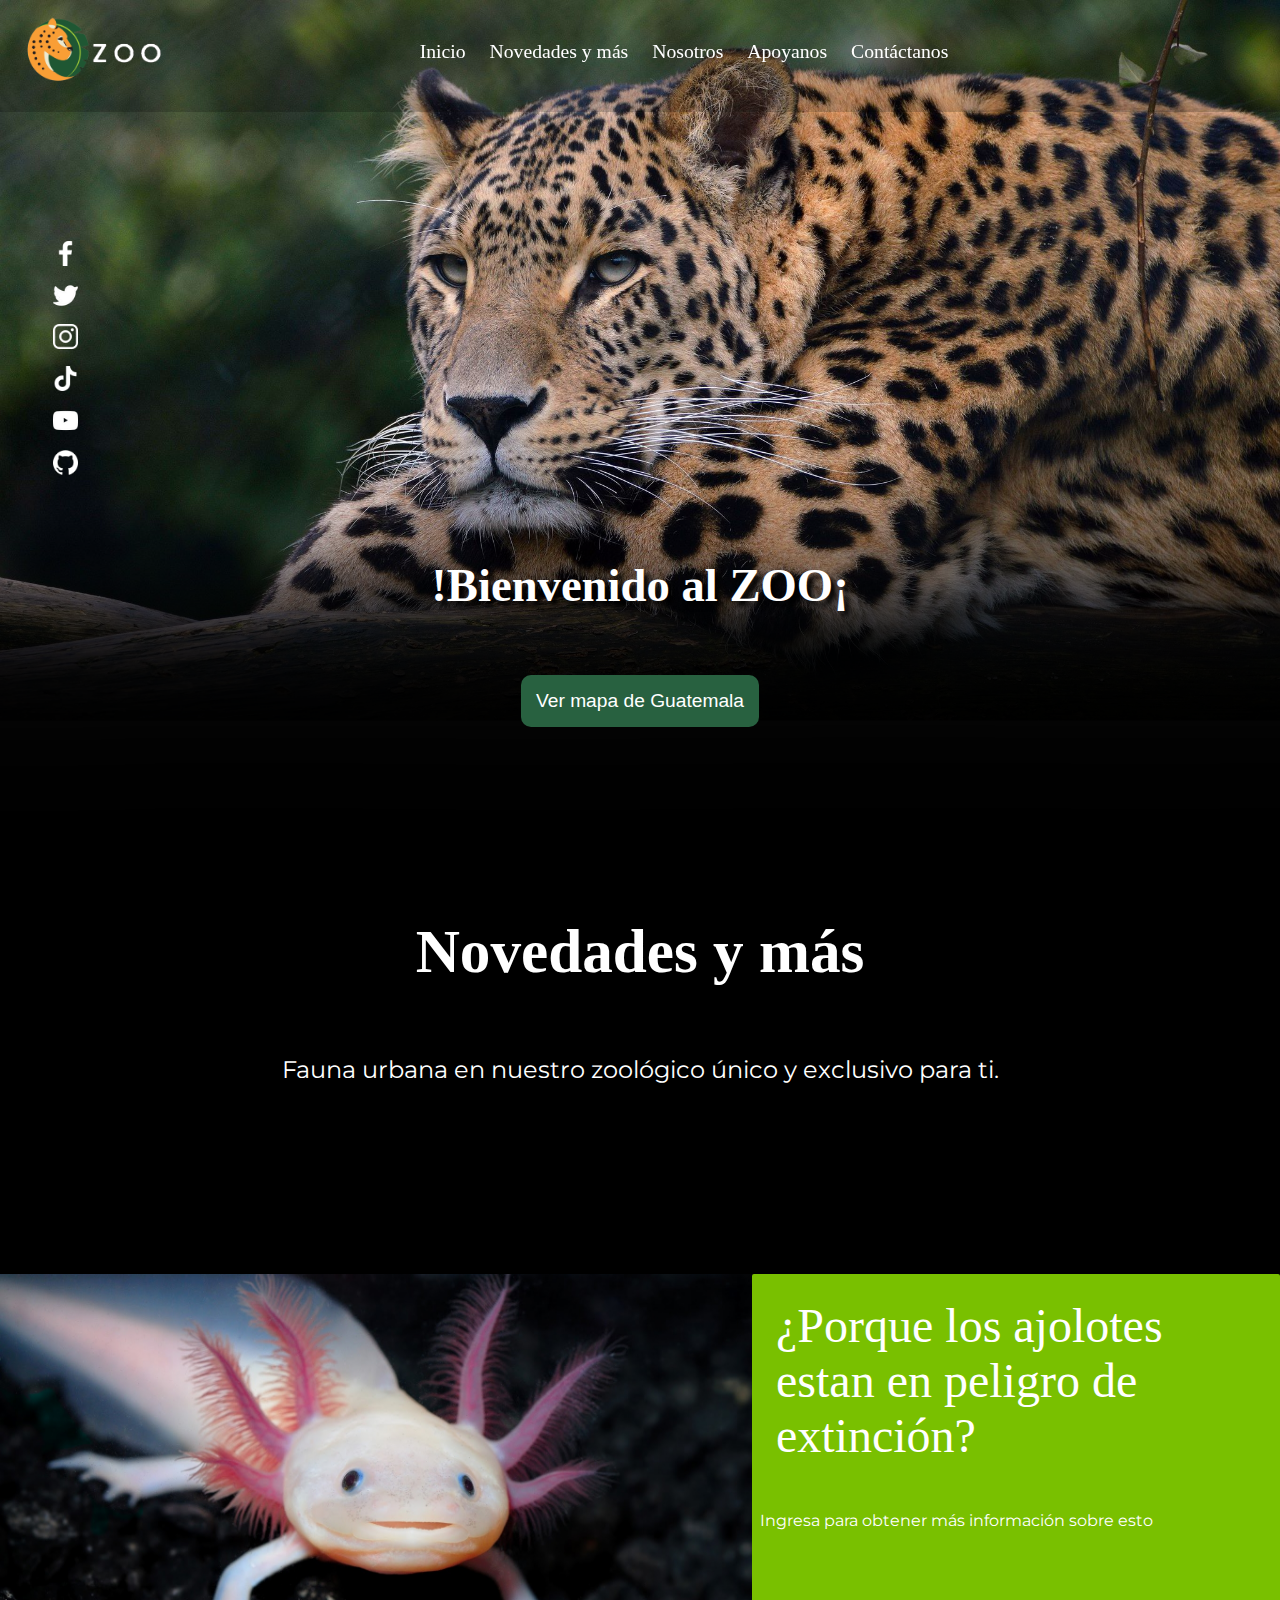
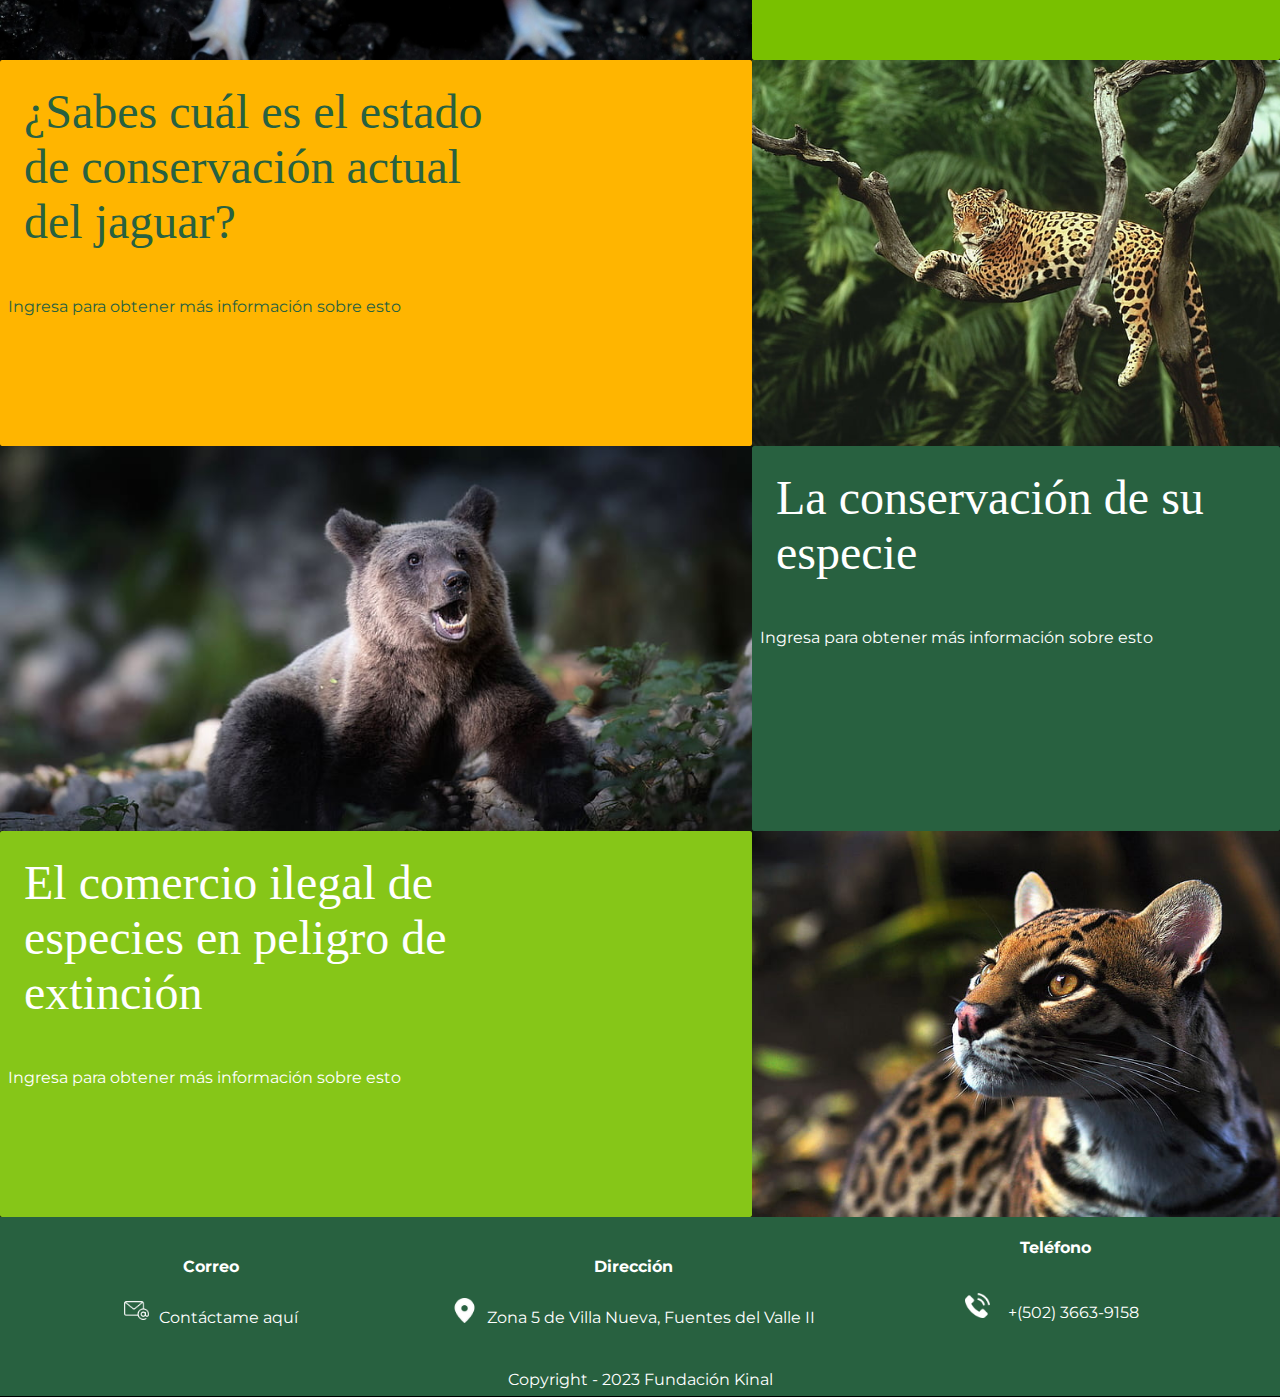
==== commit ade37077: "Creando 4 vistas y estilos" ====
--- a/Zoo/src/org/diegoestrada/main/index.html
+++ b/Zoo/src/org/diegoestrada/main/index.html
@@ -16,16 +16,17 @@
 </head>
 <body id="inicio">
     <header class="header">
-        <div class="header__div">
-            <img src="../image/zoologosolo.png" alt="zoologo.png">
-        </div>
+            <div class="header__div"> 
+                <a href="index.html">
+                        <img src="../image/zoologoblanco.png" alt="zoologo.png">
+                </a>
+            </div>
         <nav class="header__nav">
             <div class="nav__div">
                 <ul class="nav__ul">
                     <li class="nav__li"><a href="#inicio">Inicio</a></li>
                     <li class="nav__li"><a href="#oso">Novedades y más</a></li>
-                    <li class="nav__li"><a href="">Lorem ipsum</a></li>
-                    <li class="nav__li"><a href="">Lorem ipsum</a></li>
+                    <li class="nav__li"><a href="../main/programador.html">Nosotros</a></li>
                     <li class="nav__li"><a href="">Apoyanos</a></li>
                     <li class="nav__li"><a href="#footer">Contáctanos</a></li>
                 </ul>
@@ -50,25 +51,74 @@
                 <h2 class="section__h2">!Bienvenido al ZOO¡</h2>
             </div>
             <div class="section__div--bottom section__div">
-                <a href="https://goo.gl/maps/1bnSSLGQkPGg8HwP8" target="_blank">
+                <a href="https://goo.gl/maps/YCZGc8zUWeVZ777P7" target="_blank">
                     <button class="boton" type="button">Ver mapa de Guatemala</button>
                 </a>
             </div>
-            <div class="section__div">
+            <!-- <div class="section__div">
                 <h2 class="section__h2">Interactúa con nostros de manera online</h2>
-            </div>
+            </div> -->
         </div>
     </section>
     <div class="container">
         <img src="../image/gato.png" alt="gato.png">
     </div>
-    <div id="oso" class="container__second">
-        <img src="../image/oso.png" alt="oso.png">
+    <div id="oso"  class="container__h2">
+        <h2 class=" h2" >Novedades y más</h2>
     </div>
-    <article class="article">
-        <div class="container__h2">
-            <h2 class="h2">Novedades y más</h2>
-        </div>
+    <div class="container__div">
+        Fauna urbana en nuestro zoológico único y exclusivo para ti.
+    </div>
+    <!-- Articulo para los animales en peligro de extinsión -->
+    <article class="articulo">
+            <div class="article__div" id="ajolote">
+                <a href="ajolote.html">
+                    <img src="../image/ajolote1.png" alt="ajolote.png">
+                </a>
+            </div>
+        <a href="ajolote.html">
+            <div id="ajolote" class="article__div">
+                <!-- <h2>¿Porque los ajolotes estan en peligro de extinción?</h2> -->
+                <font>¿Porque los ajolotes estan en peligro de extinción?</font>
+                <p>Ingresa para obtener más información sobre esto</p>
+                <!-- <div class="div__img">
+                    <img src="../image/flecha.png" alt="flecha.png">
+                </div> -->
+            </div>
+        </a>
+        <a href="jaguar.html">
+            <div id="jaguar" class="article__div">
+                <font>¿Sabes cuál es el estado de conservación actual del jaguar?</font>
+                <p>Ingresa para obtener más información sobre esto</p>
+            </div>
+        </a>
+            <div class="article__div">
+                <a href="jaguar.html">    
+                    <img src="../image/jaguar1.png" alt="jaguar.png">
+                </a>
+            </div>
+            <div class="article__div">
+                <a href="osonegro.html">
+                    <img src="../image/osonegro.png" alt="osonegro">
+                </a>
+            </div>
+        <a href="osonegro.html">
+            <div id="osonegro" class="article__div">
+                <font>La conservación de su especie</font>
+                <p>Ingresa para obtener más información sobre esto</p>
+            </div>
+        </a>
+        <a href="ocelote.html">
+            <div id="ocelote" class="article__div">
+                <font>El comercio ilegal de especies en peligro de extinción</font>
+                <p>Ingresa para obtener más información sobre esto</p>
+            </div>
+        </a>
+            <div class="article__div">
+                <a href="ocelote.html">
+                    <img src="../image/ocelote.png" alt="ocelote.png">
+                </a>
+            </div>
     </article>
     <footer id="footer" class="footer">
         <section class="footer__section">
@@ -81,11 +131,11 @@
                 <img src="../image/ubicacion.png" alt="direccion.png"><a href="https://goo.gl/maps/GoGkjSS8k3UWXr4XA" target="_blank">Zona 5 de Villa Nueva, Fuentes del Valle II</a>
             </div>
             <div id="telefono">
-                <h4>Telefono</h4>
+                <h4>Teléfono</h4>
                 <img src="../image/telefono.png" alt="telefono.png"><p>+(502) 3663-9158</p>
             </div>
         </section>
         <p>Copyright - 2023 Fundación Kinal</p>
     </footer>
 </body>
-</html>
+</html>--- a/Zoo/src/org/diegoestrada/resource/style.css
+++ b/Zoo/src/org/diegoestrada/resource/style.css
@@ -8,12 +8,13 @@
 }
 
 .header {
-    text-align: center;
     /*pone el solo el fondo con un desvanecido*/
-    backdrop-filter: blur(10px);
-    width: 100%;
-    padding: 2em;
+    background-color: rgba(0, 0, 0, 0.2);
+    width: 100%;
+    height: 4em;
+    padding: 1.5em;
     position: fixed;
+    text-align: center;
     z-index: 1000;
     margin: 0;
     top: 0;
@@ -23,21 +24,36 @@
     background: transparent;
     color: #fff;
     position: relative;
-    z-index: 50;
+    z-index: 90;
+}
+
+
+.header__div a {
+    position: absolute;
+    display: inline-block;
+    width: 10px;
+    height: 10px;
+    z-index: 1000;
 }
 
 .header__div {
     position: absolute;
     display: flex;
     object-fit: cover;
-    justify-content: start;
-    top: 19px;
-    z-index: 10;
+    justify-items: start;
+    top: 12px;
 }
 
 .header__div img {
-    width: 20%;
+    position: relative;
+    width: 9em;
     height: auto;
+    z-index: 150;
+}
+
+.nav__ul{
+    position: relative;
+    z-index: 2;
 }
 
 .nav__li {
@@ -49,6 +65,8 @@
     color: #fff;
     text-decoration: none;
     margin: 10px;
+    font-size: 1.23em;
+    font-family: 'Century Gothic';
 }
 
 .header__second .nav__li--second img {
@@ -59,8 +77,8 @@
 
 .header__second .nav__li--second img:hover {
     transform: scale(1.2);
-    filter: invert(38%) sepia(93%) saturate(1295%) hue-rotate(92deg) brightness(103%) contrast(93%);
-    transition-duration: .5s;
+    filter: invert(28%) sepia(18%) saturate(1352%) hue-rotate(92deg) brightness(99%) contrast(85%);
+    transition-duration: .4s;
 }
 
 .header__second {
@@ -75,7 +93,7 @@
 }
 
 .section {
-    margin-top: 8em;
+    margin-top: 15em;
 }
 
 .section__div {
@@ -90,8 +108,9 @@
     color: #fff;
     text-align: center;
     text-shadow: 5px 5px 5px black;
+    font-size: 35pt;
     font-family: Tahoma;
-    font-size: 2em;
+
 }
 
 .section__h2 {
@@ -100,7 +119,7 @@
 }
 
 .section__div--bottom .boton {
-    background-color: #44ce5e;
+    background-color: #286140;
     position: relative;
     color: #fff;
     padding: 15px;
@@ -114,7 +133,7 @@
 .boton:hover {
     transform: scale(1.2);
     background-color: #fff;
-    color: #000;
+    color: #286140;
     cursor: pointer;
     transition-duration: .5s;
 }
@@ -142,22 +161,145 @@
 
 .container__h2{
     position: relative;
-    text-align: center;
-    text-shadow: 5px 5px 10px black;
-    font-family: Tahoma;
+    display: flex;
+    justify-content: center;
+    align-items: center;
+    text-align: center; 
+    font-family: Cambria;
+    font-size: 2.55em;
+    width: 100%;
+    height: 11em;
+}
+
+.container__div {
+    text-align: center;
+    position: relative;
+    width: 100%;
+    top: -5em;
+    height: 4em;
+    font-size: 1.53em;
+} 
+.articulo {
+    display: grid;
+    grid-template-columns: 1.5fr 1fr;
+    grid-template-rows: repeat(4, 25%);
+}
+
+/* .conta {
+    display: grid;
+    grid-template-columns: 1.5fr 1fr;
+    grid-template-rows: 100% 100% ;
+}
+
+.cont {
+    display: grid;
+    grid-template-columns: 1fr 1.5fr;
+    grid-template-rows: 100% 100% ;
+}
+
+.contac {
+    display: grid;
+    grid-template-columns: 1.5fr 1fr;
+    grid-template-rows: 100% 100% ;
+}
+
+.contact {
+    display: grid;
+    grid-template-columns: 1fr 1.5fr;
+    grid-template-rows: 100% 100% ;
+} */
+
+.articulo a {
+    color: #fff;
+    text-decoration: none;
+}
+
+.article__div img{
+    object-fit: cover;
+    width: 100%;
+    height: 100%;
+}
+
+.article__div font, p {
+    padding: .5em;
+    text-align: start;
+}
+
+.article__div font{
+    display: inline-block;
+    vertical-align: inherit;
     font-size: 3em;
-    top: 25rem;
-}
-/* CODIGO TEMPORAL PARA EL FOOTER */
-.article {
-    width: 100%;
-    height: 70em;
+    font-family: fantasy;
+    width: 10em;
+}
+
+#ajolote{
+    display: inline-block;
+    background-color: #79C000;
+    width: 100%;
+    height: 100%;
+    transition-duration: 1s;
+    border-radius: 2px;
+}
+
+#ajolote:hover{
+    background-color: #fff;
+    color: #000;
+    transition-duration: 1s;
+}
+
+#jaguar {
+    display: inline-block;
+    background-color: #FFB500;
+    color: #286140;
+    width: 100%;
+    height: 100%;
+    transition-duration: 1s;
+    border-radius: 2px;
+}
+
+#jaguar:hover {
+    background-color: #286140;
+    color: #FFB500;
+    transition-duration: 1s;
+}
+
+#osonegro {
+    display: inline-block;
+    background-color: #286140;
+    color: #fff;
+    width: 100%;
+    height: 100%;
+    transition-duration: 1s;
+    border-radius: 2px;
+}
+
+#osonegro:hover {
+    background-color: #fff;
+    color: #286140;
+    transition-duration: 1s;
+}
+
+#ocelote {
+    display: inline-block;
+    background-color: #86C618;
+    color: #fff;
+    width: 100%;
+    height: 100%;
+    transition-duration: 1s;
+    border-radius: 2px;
+}
+
+#ocelote:hover {
+    background-color: #fff;
+    color: #86C618;
+    transition-duration: 1s;
 }
 
 .footer {
-    background-color: #294548;
-    padding: 1em;
-    height: 100%;
+    background-color: #286140;
+    padding-bottom: 1.5%;
+    height: 10em;
 }
 
 .footer img {
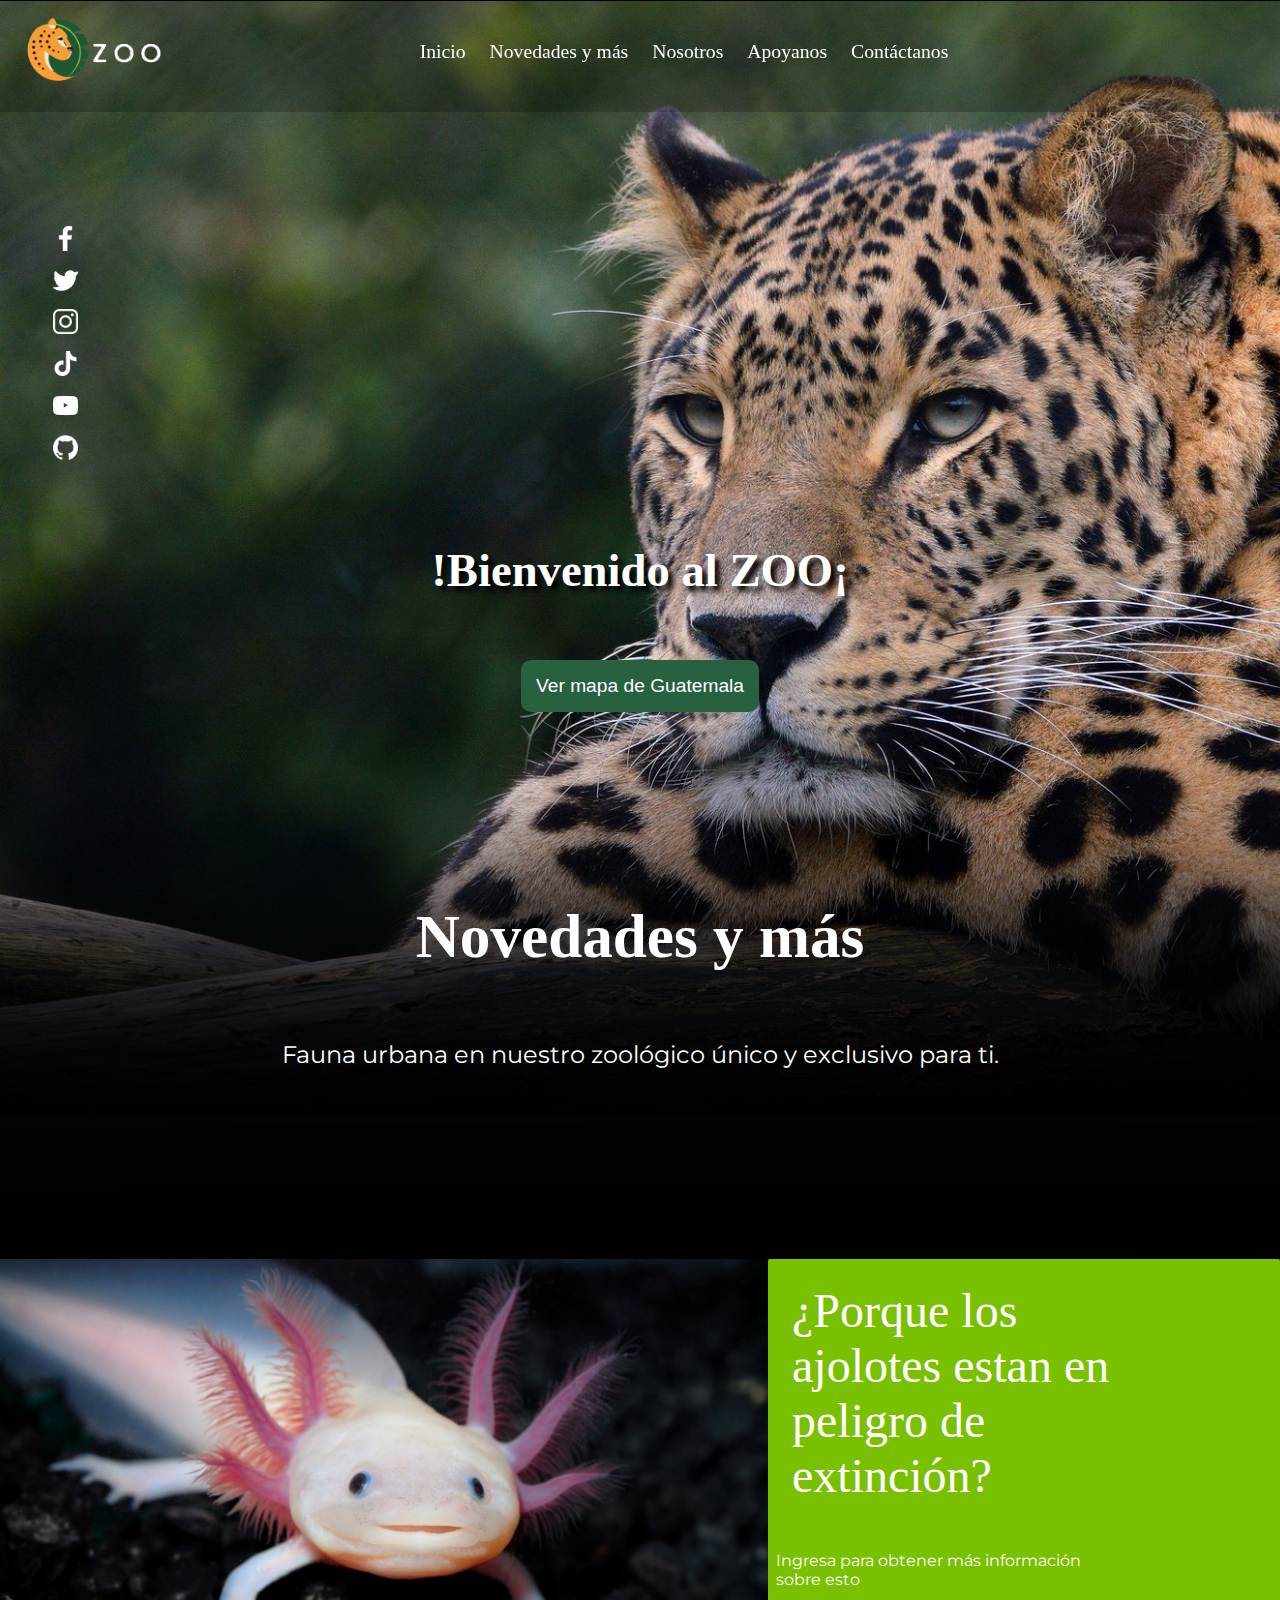
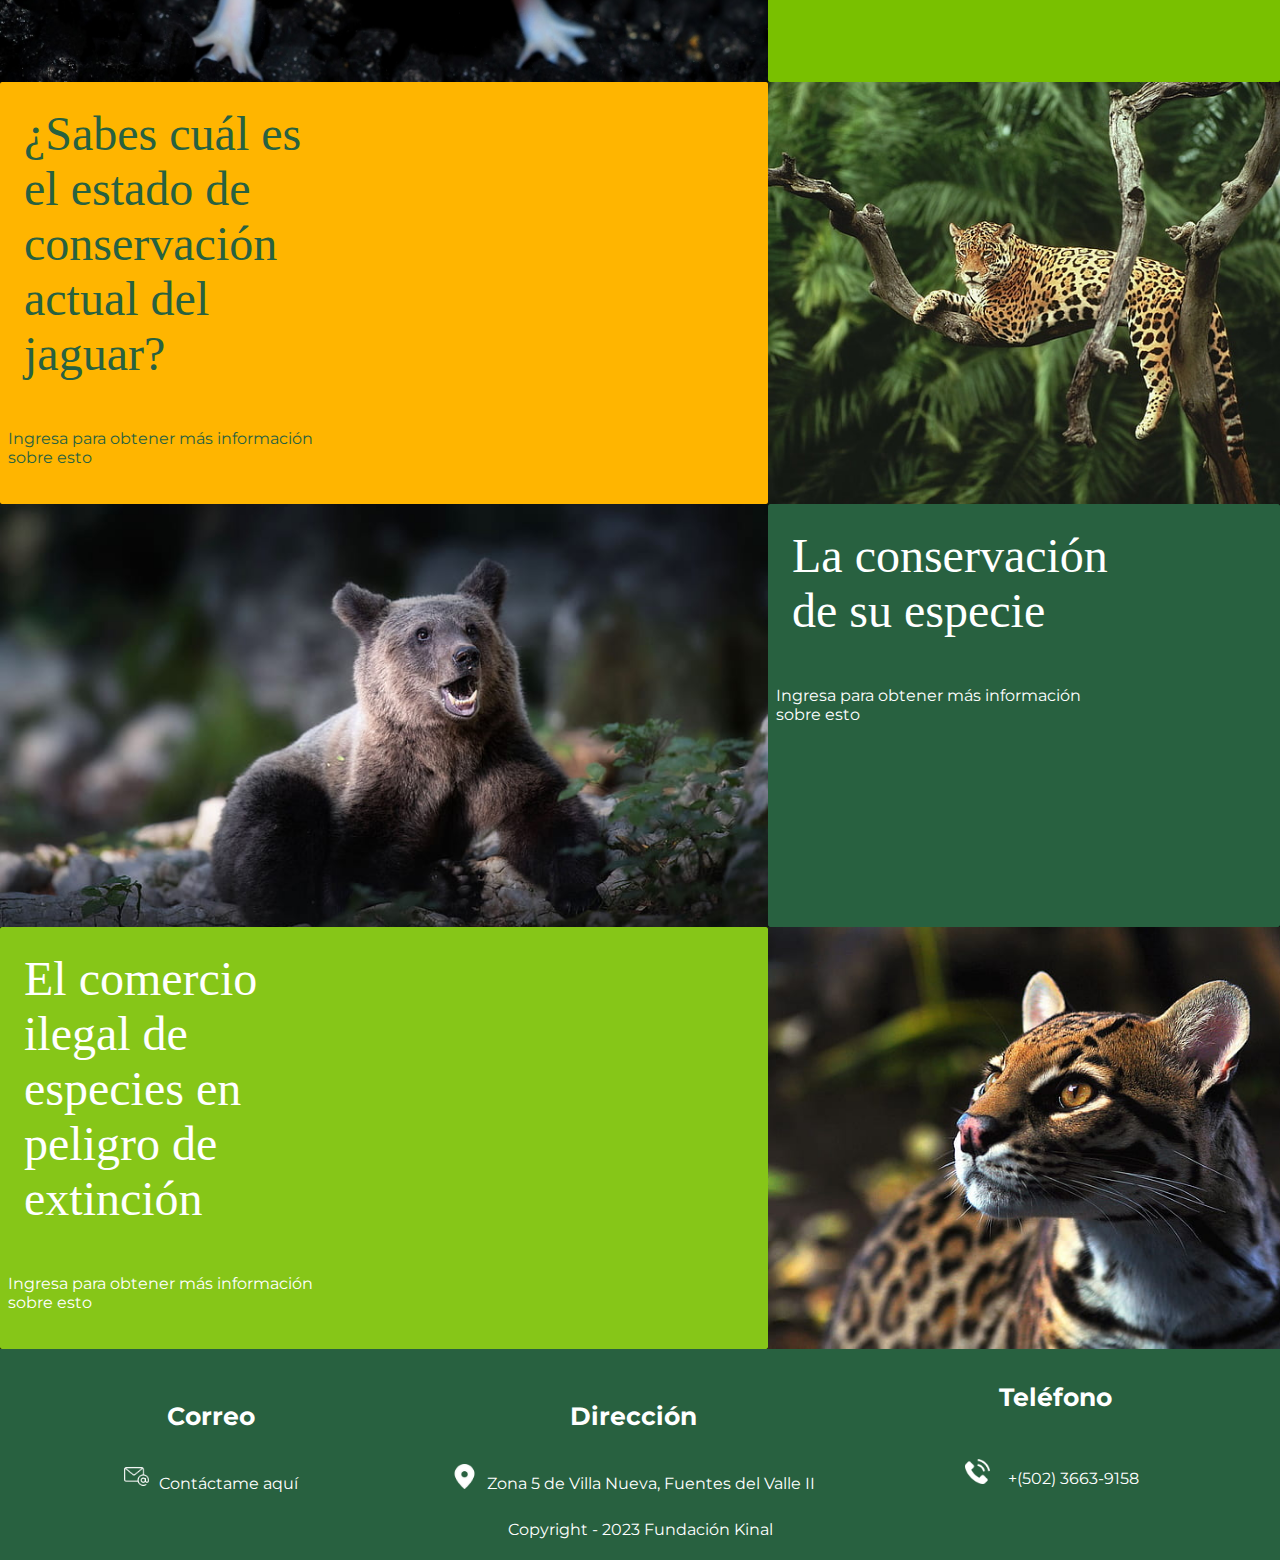
==== commit 305133ec: "Página Web con responsive Design, #vistaprogramador y apoyanor" ====
--- a/Zoo/src/org/diegoestrada/main/index.html
+++ b/Zoo/src/org/diegoestrada/main/index.html
@@ -13,15 +13,29 @@
     <link href="https://fonts.googleapis.com/css2?family=Montserrat&display=swap" rel="stylesheet">
     <link rel="icon" href="../image/zoo.png">
     <link rel="stylesheet" href="../resource/style.css" type="text/css">
+
 </head>
 <body id="inicio">
+    <div class="container">
     <header class="header">
             <div class="header__div"> 
                 <a href="index.html">
                         <img src="../image/zoologoblanco.png" alt="zoologo.png">
                 </a>
             </div>
-        <nav class="header__nav">
+            <div class="abrir__btn">
+                <button id="abrir" class="menu navmn">
+                    <div class="divi"></div>
+                    <div class="divi"></div>
+                    <div class="divi"></div>
+                </button>
+            </div>
+        <nav class="header__nav" id="nav">
+            <button id="cerrar" class="nav__menu navmn">
+                <div class="divi"></div>
+                    <div class="divi"></div>
+                    <div class="divi"></div>
+            </button>
             <div class="nav__div">
                 <ul class="nav__ul">
                     <li class="nav__li"><a href="#inicio">Inicio</a></li>
@@ -60,15 +74,16 @@
             </div> -->
         </div>
     </section>
-    <div class="container">
-        <img src="../image/gato.png" alt="gato.png">
-    </div>
+    
+        
+
     <div id="oso"  class="container__h2">
         <h2 class=" h2" >Novedades y más</h2>
     </div>
     <div class="container__div">
         Fauna urbana en nuestro zoológico único y exclusivo para ti.
     </div>
+</div>
     <!-- Articulo para los animales en peligro de extinsión -->
     <article class="articulo">
             <div class="article__div" id="ajolote">
@@ -137,5 +152,6 @@
         </section>
         <p>Copyright - 2023 Fundación Kinal</p>
     </footer>
+    <script src="../js/scrip.js"></script>
 </body>
 </html>--- a/Zoo/src/org/diegoestrada/resource/style.css
+++ b/Zoo/src/org/diegoestrada/resource/style.css
@@ -5,6 +5,7 @@
     font-family: 'Montserrat', sans-serif;
     overflow-x: hidden;
     color: #fff;
+    box-sizing: border-box;
 }
 
 .header {
@@ -142,13 +143,16 @@
     text-decoration: none;
 }
 
-.container img {
-    position: absolute;
+.container {
+    background-image: url(../image/gato.png);
+    background-size: cover;
+    margin-top: -15px;
+    /* position: absolute;
     z-index: -1;
     object-fit: cover;
     width: 100%;
     height: auto;
-    top: 0;
+    top: 0; */
 }
 .container__second img {
     position: absolute;
@@ -223,6 +227,7 @@
 .article__div font, p {
     padding: .5em;
     text-align: start;
+    max-width: 20rem;
 }
 
 .article__div font{
@@ -299,7 +304,7 @@
 .footer {
     background-color: #286140;
     padding-bottom: 1.5%;
-    height: 10em;
+    height: 12em;
 }
 
 .footer img {
@@ -321,17 +326,17 @@
 }
 
 .footer #correo {
-    width: 25em;
+    max-width: 25em;
     text-align: center;
 }
 
 .footer #direccion {
-    width: 25em;
+    max-width: 25em;
     text-align: center;
 }
 
 .footer #telefono {
-    width: 25em;
+    max-width: 25em;
     text-align: center;
 }
 
@@ -340,5 +345,121 @@
 }
 
 .footer > p {
-    text-align: center;
-}+    font-size: 1rem;
+    text-align: center;
+    margin: 0 auto; 
+}
+
+.footer h4 {
+    font-size: 1.555rem;
+}
+
+.menu, .nav__menu {
+    display: none;
+}
+
+@media screen and (max-width: 950px){
+    body {
+        overflow-x: hidden;
+    }
+    .navmn {
+        display: flex;
+        flex-direction: column;
+        width: 3rem;
+        height: 3rem;
+        border: 0;
+        background: transparent;
+        gap: .65px;
+    }
+
+    .navmn > div{
+        background: #fff;
+        height: 12.5px;
+        width: 100%;
+        border-radius: 5px;
+        transition: all .5s;
+        transform-origin: left;
+    }
+
+    .navmn:hover div:first-child{
+        transform: rotate(45deg);
+    }
+
+    .navmn:hover div:nth-child(2){
+        opacity: 0;
+    }
+
+    .navmn:hover div:last-child{
+        transform: rotate(-45deg);
+    }
+
+    .abrir__btn {
+        margin: 15px 55px;
+        float: right;
+    }
+    .menu, .nav__menu{
+        display: inline-block;
+    }
+    .header__nav {
+        opacity: 0;
+        visibility: hidden;
+    } 
+
+    .header__nav{
+        display: flex;
+        flex-direction: column;
+        align-items: end;
+        gap: 1rem;
+        position: absolute;
+        top: 0;
+        right: 48px;
+        bottom: -100rem;
+        background-color: rgba(0, 0, 0, 1);
+        padding: 2rem;
+        box-shadow: 0 0 0 100vmax rgba(0, 0, 0, .5);
+    }
+
+    .header__nav.visible{
+        opacity: 1;
+        visibility: visible;
+    }
+
+    .nav__ul {
+        display: flex;
+        gap: 1.012rem;
+        flex-direction: column;
+        align-items: end;
+    }
+    
+    .container {
+        background-image: url(../image/gatoresponsive.png);
+        background-size: cover;
+
+    }
+
+    .articulo {
+        display: grid;
+        grid-template-columns: 1fr;
+        grid-template-rows: repeat(4, 15%); 
+    }
+
+    .footer{
+        position: relative;
+        top: 13rem;
+        padding-bottom: 1.5%;
+        height: auto;
+    }
+
+    .footer__section{
+        grid-template-columns: 1fr;
+        gap: 1rem;
+    }
+
+}
+
+@media screen and (max-width: 530px) {
+    .footer > p {
+        font-size: .75rem;
+        margin: 0 auto;
+    }
+}
